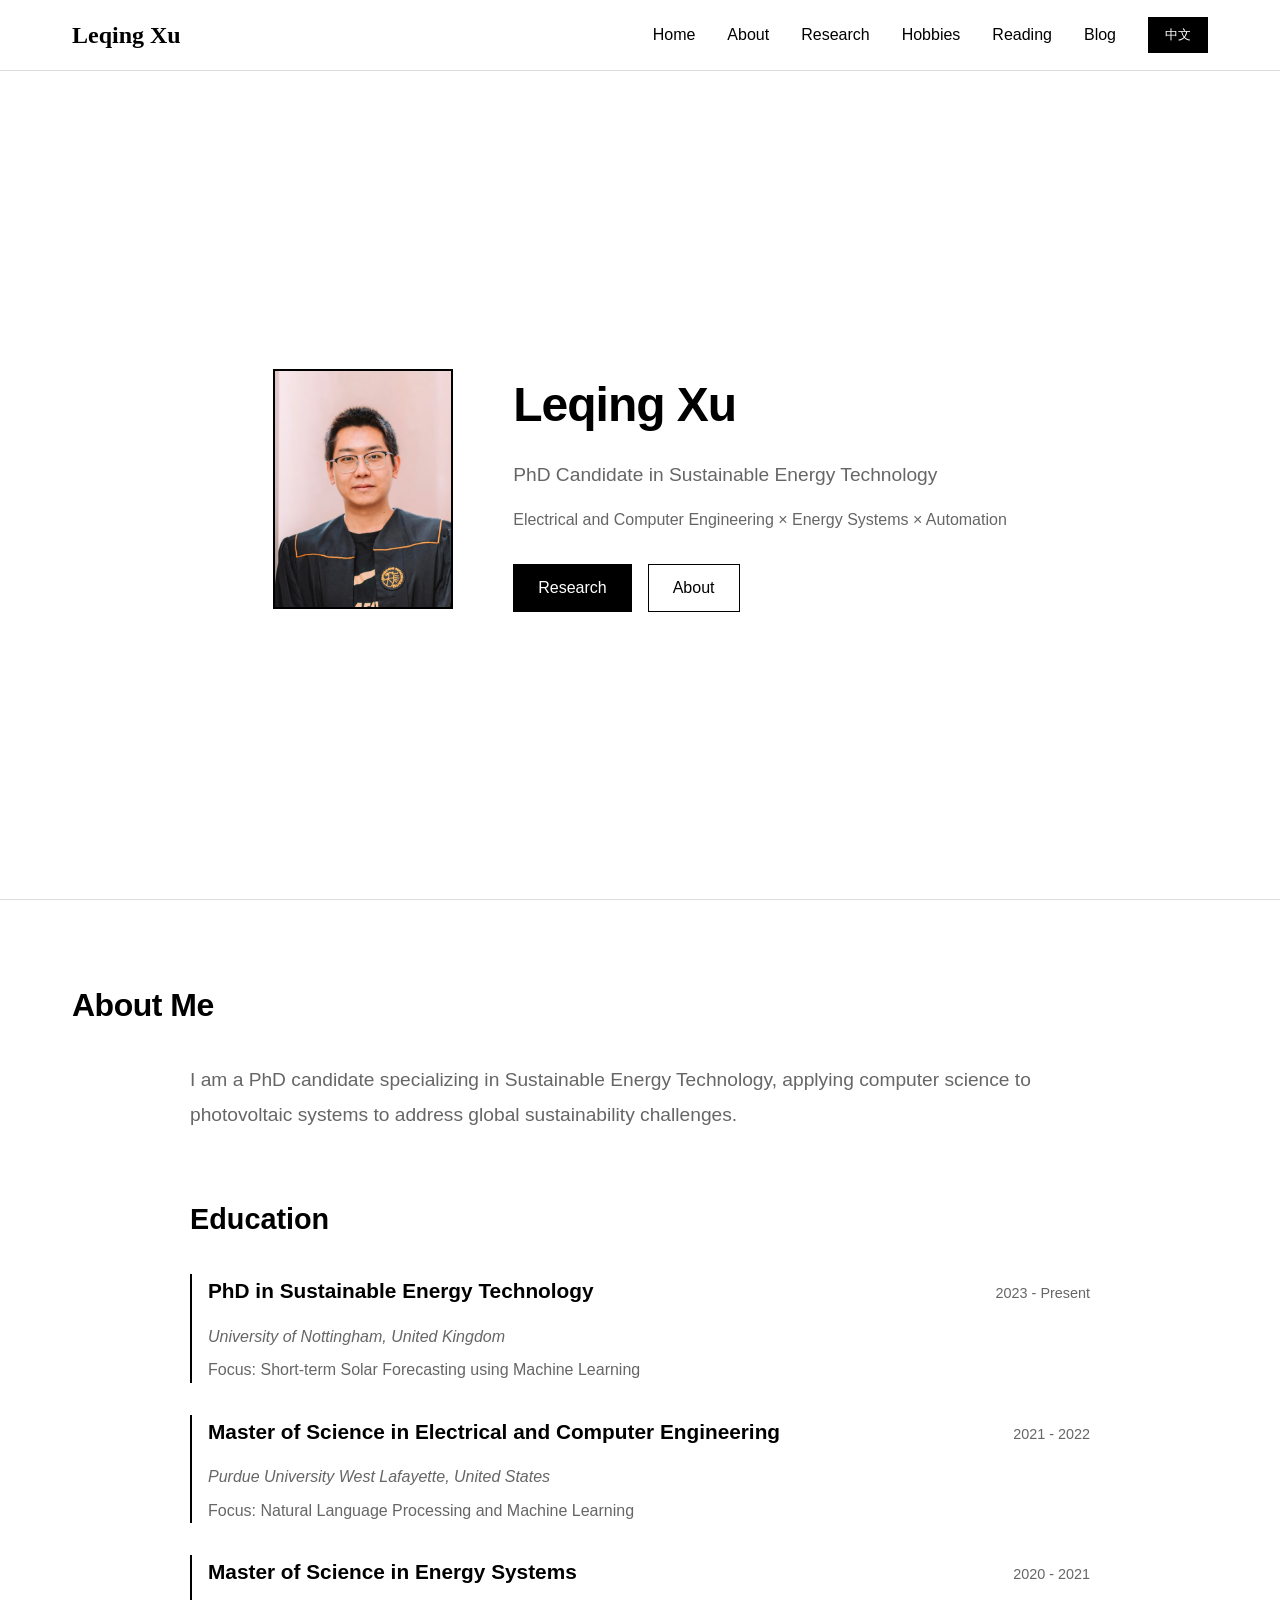
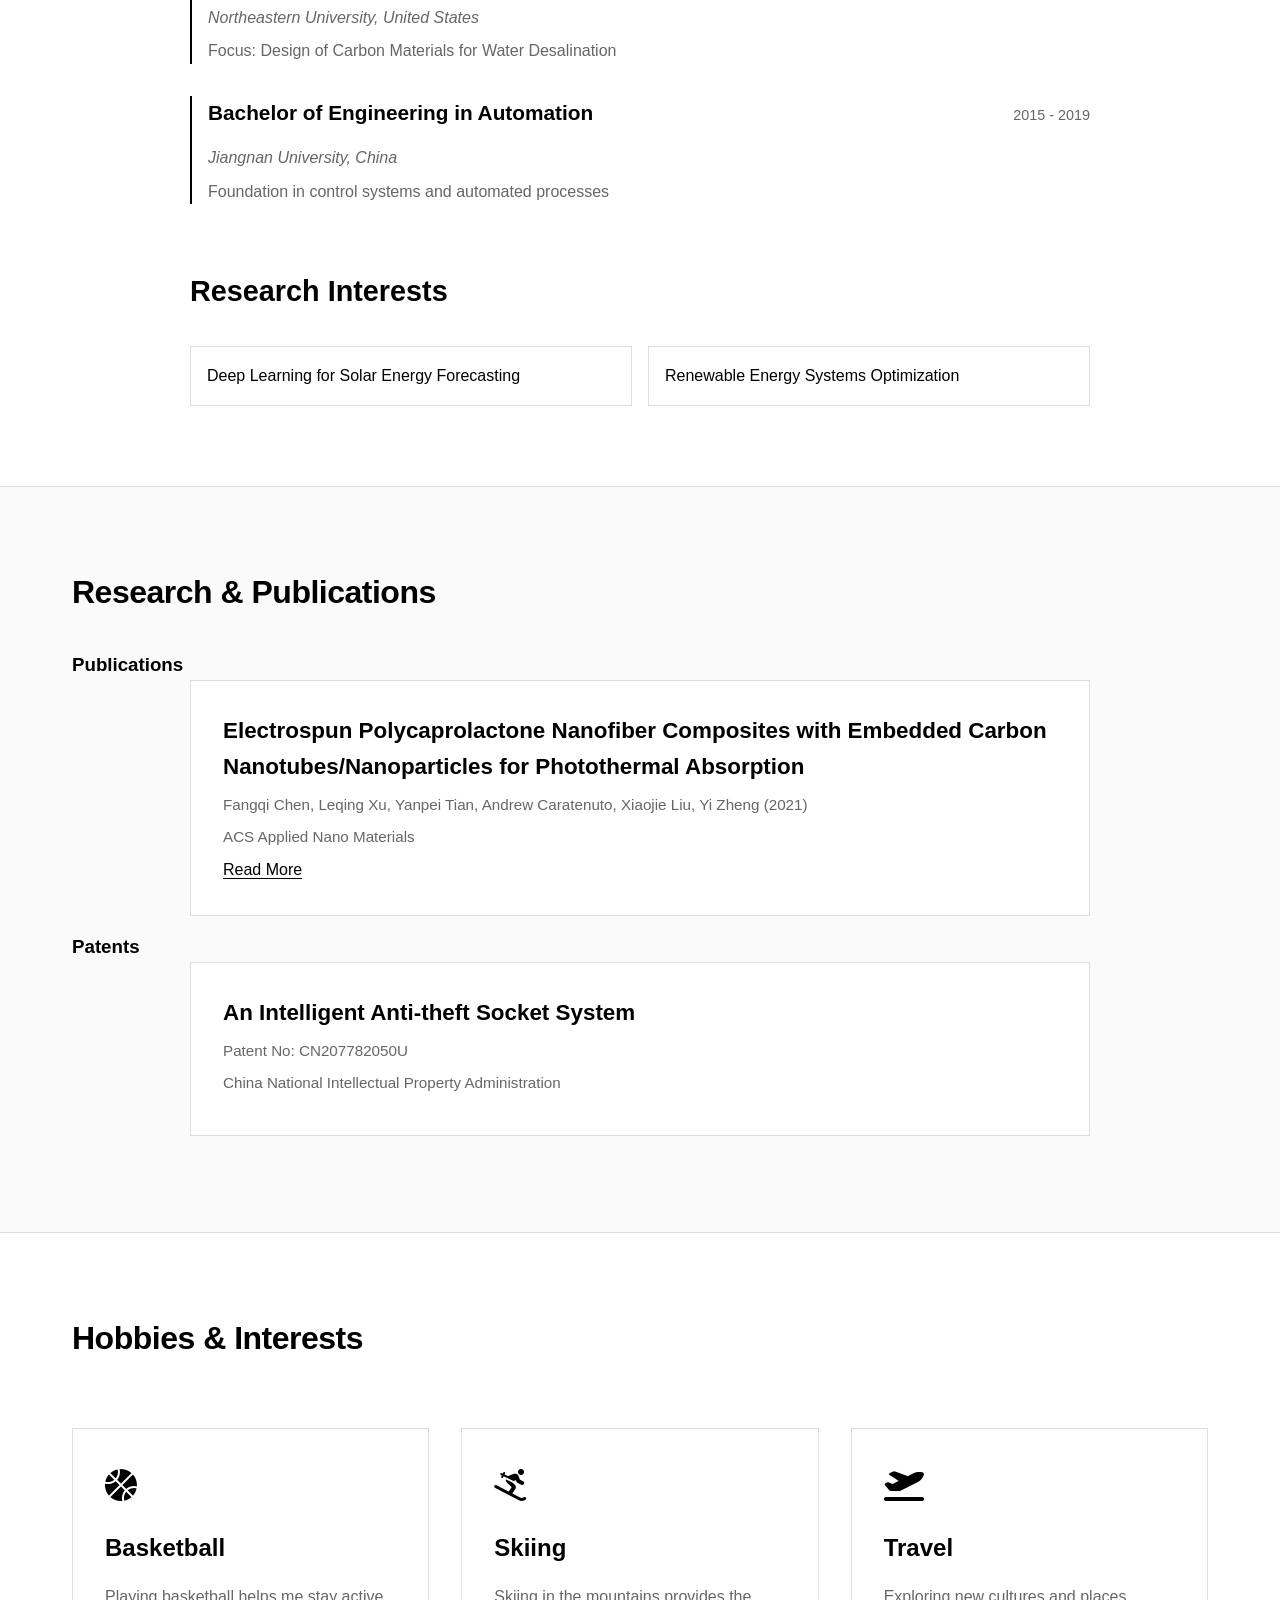
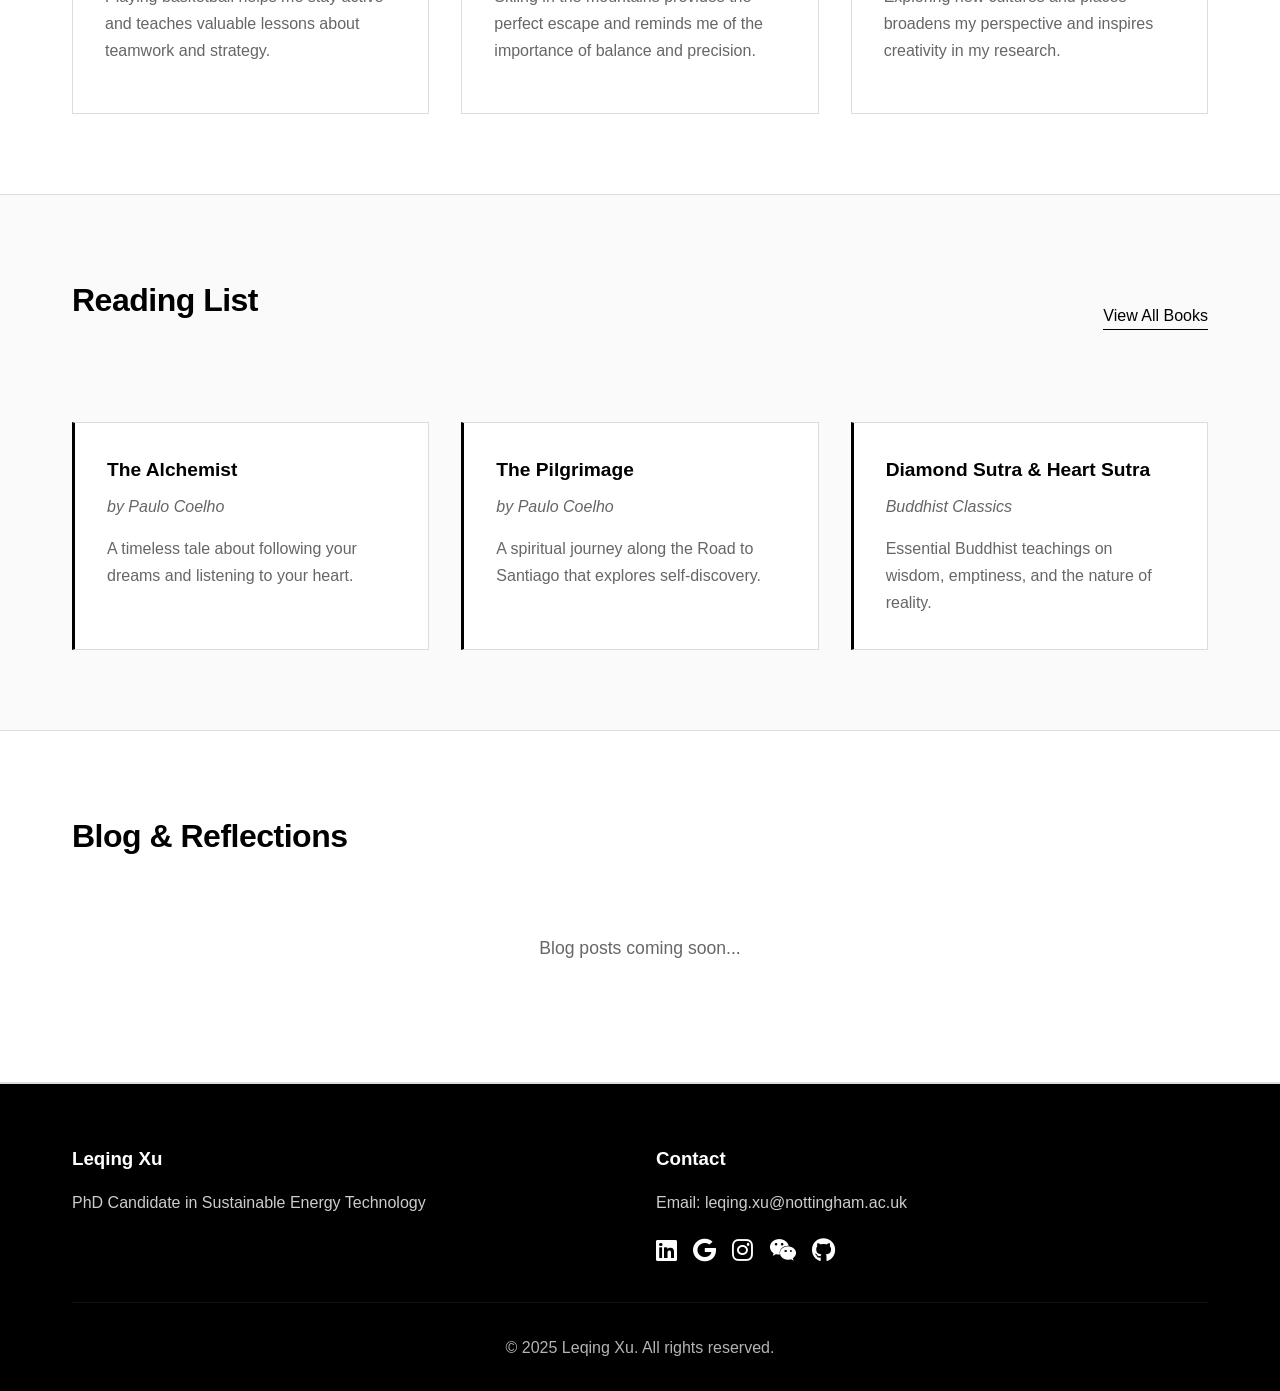
==== index.html @ 423c8287 "Initial commit: Personal academic website" ====
<!DOCTYPE html>
<html lang="en">
<head>
    <meta charset="UTF-8">
    <meta name="viewport" content="width=device-width, initial-scale=1.0">
    <title>Leqing Xu - PhD Candidate in Sustainable Energy Technology</title>
    <link rel="stylesheet" href="css/style.css">
    <link rel="stylesheet" href="https://cdnjs.cloudflare.com/ajax/libs/font-awesome/6.4.0/css/all.min.css">
</head>
<body>
    <!-- Navigation -->
    <nav class="navbar" id="navbar">
        <div class="container">
            <div class="nav-brand">
                <h2>Leqing Xu</h2>
            </div>
            <button class="nav-toggle" id="navToggle">
                <span></span>
                <span></span>
                <span></span>
            </button>
            <ul class="nav-menu" id="navMenu">
                <li><a href="#home" class="nav-link" data-en="Home" data-zh="首页">首页</a></li>
                <li><a href="#about" class="nav-link" data-en="About" data-zh="关于我">关于我</a></li>
                <li><a href="#research" class="nav-link" data-en="Research" data-zh="研究">研究</a></li>
                <li><a href="#hobbies" class="nav-link" data-en="Hobbies" data-zh="爱好">爱好</a></li>
                <li><a href="#reading" class="nav-link" data-en="Reading" data-zh="书目">书目</a></li>
                <li><a href="#blog" class="nav-link" data-en="Blog" data-zh="博客">博客</a></li>
                <li class="lang-switch">
                    <button id="langToggle" class="lang-btn">
                        <span class="lang-text">EN</span>
                    </button>
                </li>
            </ul>
        </div>
    </nav>

    <!-- Hero Section -->
    <section id="home" class="hero">
        <div class="container">
            <div class="hero-content">
                <div class="hero-left">
                    <div class="profile-photo">
                        <img src="images/profile.jpg" alt="Leqing Xu" id="profileImg">
                        <div class="photo-placeholder">
                            <i class="fas fa-user"></i>
                        </div>
                    </div>
                </div>
                <div class="hero-right">
                    <h1 class="hero-title" data-en="Leqing Xu" data-zh="徐乐青">Leqing Xu</h1>
                    <p class="hero-subtitle" data-en="PhD Candidate in Sustainable Energy Technology" data-zh="可持续能源技术博士研究生">PhD Candidate in Sustainable Energy Technology</p>
                    <p class="hero-description" data-en="Electrical and Computer Engineering × Energy Systems × Automation" data-zh="电气与计算机工程 × 能源系统 × 自动化">Electrical and Computer Engineering × Energy Systems × Automation</p>
                    <div class="hero-buttons">
                        <a href="#research" class="btn btn-primary" data-en="Research" data-zh="研究">Research</a>
                        <a href="#about" class="btn btn-secondary" data-en="About" data-zh="关于">About</a>
                    </div>
                </div>
            </div>
        </div>
    </section>

    <!-- About Section -->
    <section id="about" class="section about">
        <div class="container">
            <h2 class="section-title" data-en="About Me" data-zh="关于我">关于我</h2>
            <div class="about-content">
                <div class="about-text">
                    <p class="intro" data-en="I am a PhD candidate specializing in Sustainable Energy Technology, applying computer science to photovoltaic systems to address global sustainability challenges." data-zh="我是一名专注于可持续能源技术的博士研究生，致力于将计算机技术应用至光伏系统中，应对全球可持续发展挑战。">I am a PhD candidate specializing in Sustainable Energy Technology, applying computer science to photovoltaic systems to address global sustainability challenges.</p>
                    
                    <div class="education">
                        <h3 data-en="Education" data-zh="教育背景">Education</h3>
                        <div class="edu-item">
                            <div class="edu-header">
                                <h4 data-en="PhD in Sustainable Energy Technology" data-zh="可持续能源技术博士">PhD in Sustainable Energy Technology</h4>
                                <span class="edu-date" data-en="2023 - Present" data-zh="2023 - 至今">2023 - Present</span>
                            </div>
                            <p class="edu-school" data-en="University of Nottingham, United Kingdom" data-zh="诺丁汉大学，英国">University of Nottingham, United Kingdom</p>
                            <p class="edu-detail" data-en="Focus: Short-term Solar Forecasting using Machine Learning" data-zh="研究方向：基于机器学习的短期太阳能预测">Focus: Short-term Solar Forecasting using Machine Learning</p>
                        </div>
                        <div class="edu-item">
                            <div class="edu-header">
                                <h4 data-en="Master of Science in Electrical and Computer Engineering" data-zh="电气与计算机工程理学硕士">Master of Science in Electrical and Computer Engineering</h4>
                                <span class="edu-date" data-en="2021 - 2022" data-zh="2021 - 2022">2021 - 2022</span>
                            </div>
                            <p class="edu-school" data-en="Purdue University West Lafayette, United States" data-zh="普渡大学西拉法耶分校，美国">Purdue University West Lafayette, United States</p>
                            <p class="edu-detail" data-en="Focus: Natural Language Processing and Machine Learning" data-zh="研究方向：自然语言处理与机器学习">Focus: Natural Language Processing and Machine Learning</p>
                        </div>
                        <div class="edu-item">
                            <div class="edu-header">
                                <h4 data-en="Master of Science in Energy Systems" data-zh="能源系统理学硕士">Master of Science in Energy Systems</h4>
                                <span class="edu-date" data-en="2020 - 2021" data-zh="2020 - 2021">2020 - 2021</span>
                            </div>
                            <p class="edu-school" data-en="Northeastern University, United States" data-zh="东北大学，美国">Northeastern University, United States</p>
                            <p class="edu-detail" data-en="Focus: Design of Carbon Materials for Water Desalination" data-zh="研究方向：用于海水淡化的碳材料设计">Focus: Design of Carbon Materials for Water Desalination</p>
                        </div>
                        <div class="edu-item">
                            <div class="edu-header">
                                <h4 data-en="Bachelor of Engineering in Automation" data-zh="自动化工学学士">Bachelor of Engineering in Automation</h4>
                                <span class="edu-date" data-en="2015 - 2019" data-zh="2015 - 2019">2015 - 2019</span>
                            </div>
                            <p class="edu-school" data-en="Jiangnan University, China" data-zh="江南大学，中国">Jiangnan University, China</p>
                            <p class="edu-detail" data-en="Foundation in control systems and automated processes" data-zh="控制系统和自动化流程的基础">Foundation in control systems and automated processes</p>
                        </div>
                    </div>

                    <div class="research-interests">
                        <h3 data-en="Research Interests" data-zh="研究兴趣">Research Interests</h3>
                        <ul>
                            <li data-en="Deep Learning for Solar Energy Forecasting" data-zh="基于深度学习的太阳能预测">基于深度学习的太阳能预测</li>
                            <li data-en="Renewable Energy Systems Optimization" data-zh="可再生能源系统优化">可再生能源系统优化</li>
                        </ul>
                    </div>
                </div>
            </div>
        </div>
    </section>

    <!-- Research Section -->
    <section id="research" class="section research">
        <div class="container">
            <h2 class="section-title" data-en="Research & Publications" data-zh="研究与论文">Research & Publications</h2>
            
            <h3 class="subsection-title" data-en="Publications" data-zh="论文发表">Publications</h3>
            <div class="publications">
                <div class="pub-item">
                    <h3 class="pub-title" data-en="Electrospun Polycaprolactone Nanofiber Composites with Embedded Carbon Nanotubes/Nanoparticles for Photothermal Absorption" data-zh="含嵌入式碳纳米管/纳米颗粒的静电纺丝聚己内酯纳米纤维复合材料用于光热吸收">Electrospun Polycaprolactone Nanofiber Composites with Embedded Carbon Nanotubes/Nanoparticles for Photothermal Absorption</h3>
                    <p class="pub-authors" data-en="Fangqi Chen, Leqing Xu, Yanpei Tian, Andrew Caratenuto, Xiaojie Liu, Yi Zheng (2021)" data-zh="Fangqi Chen, Leqing Xu, Yanpei Tian, Andrew Caratenuto, Xiaojie Liu, Yi Zheng (2021)">Fangqi Chen, Leqing Xu, Yanpei Tian, Andrew Caratenuto, Xiaojie Liu, Yi Zheng (2021)</p>
                    <p class="pub-journal" data-en="ACS Applied Nano Materials" data-zh="ACS Applied Nano Materials">ACS Applied Nano Materials</p>
                    <a href="https://pubs.acs.org/doi/10.1021/acsanm.1c00623" target="_blank" class="pub-link" data-en="Read More" data-zh="阅读论文">Read More →</a>
                </div>
            </div>

            <h3 class="subsection-title" data-en="Patents" data-zh="专利">Patents</h3>
            <div class="publications">
                <div class="pub-item patent-item">
                    <h3 class="pub-title" data-en="An Intelligent Anti-theft Socket System" data-zh="一种智能防盗插座系统">An Intelligent Anti-theft Socket System</h3>
                    <p class="pub-authors" data-en="Patent No: CN207782050U" data-zh="专利号：CN207782050U">Patent No: CN207782050U</p>
                    <p class="pub-journal" data-en="China National Intellectual Property Administration" data-zh="国家知识产权局">China National Intellectual Property Administration</p>
                </div>
            </div>
        </div>
    </section>

    <!-- Hobbies Section -->
    <section id="hobbies" class="section hobbies">
        <div class="container">
            <h2 class="section-title" data-en="Hobbies & Interests" data-zh="爱好与兴趣">爱好与兴趣</h2>
            
            <div class="hobbies-grid">
                <div class="hobby-card">
                    <div class="hobby-icon">
                        <i class="fas fa-basketball-ball"></i>
                    </div>
                    <h3 data-en="Basketball" data-zh="篮球">Basketball</h3>
                    <p data-en="Playing basketball helps me stay active and teaches valuable lessons about teamwork and strategy." data-zh="打篮球帮助我保持活力，并教会我关于团队合作和策略的宝贵经验。">Playing basketball helps me stay active and teaches valuable lessons about teamwork and strategy.</p>
                    <!-- <a href="basketball.html" class="hobby-link" data-en="Learn More" data-zh="了解更多">Learn More →</a> -->
                </div>

                <div class="hobby-card">
                    <div class="hobby-icon">
                        <i class="fas fa-skiing"></i>
                    </div>
                    <h3 data-en="Skiing" data-zh="滑雪">Skiing</h3>
                    <p data-en="Skiing in the mountains provides the perfect escape and reminds me of the importance of balance and precision." data-zh="在山间滑雪是完美的放松方式，提醒我平衡和精准的重要性。">Skiing in the mountains provides the perfect escape and reminds me of the importance of balance and precision.</p>
                    <!-- <a href="skiing.html" class="hobby-link" data-en="Learn More" data-zh="了解更多">Learn More →</a> -->
                </div>

                <div class="hobby-card">
                    <div class="hobby-icon">
                        <i class="fas fa-plane-departure"></i>
                    </div>
                    <h3 data-en="Travel" data-zh="旅游">Travel</h3>
                    <p data-en="Exploring new cultures and places broadens my perspective and inspires creativity in my research." data-zh="探索新的文化和地方拓宽了我的视野，激发了我在研究中的创造力。">Exploring new cultures and places broadens my perspective and inspires creativity in my research.</p>
                    <!-- <a href="travel.html" class="hobby-link" data-en="Learn More" data-zh="了解更多">Learn More →</a> -->
                </div>
            </div>
        </div>
    </section>

    <!-- Reading Section -->
    <section id="reading" class="section reading">
        <div class="container">
            <div class="section-header">
                <h2 class="section-title" data-en="Reading List" data-zh="推荐书目">Reading List</h2>
                <a href="books.html" class="view-all-link" data-en="View All Books" data-zh="查看全部书目">View All Books →</a>
            </div>
            
            <div class="books-grid">
                <div class="book-card">
                    <h3 class="book-title" data-en="The Alchemist" data-zh="《牧羊少年奇幻之旅》">The Alchemist</h3>
                    <p class="book-author" data-en="by Paulo Coelho" data-zh="作者：保罗·柯埃略">by Paulo Coelho</p>
                    <p class="book-description" data-en="A timeless tale about following your dreams and listening to your heart." data-zh="关于追随梦想和倾听内心的永恒故事。">A timeless tale about following your dreams and listening to your heart.</p>
                </div>

                <div class="book-card">
                    <h3 class="book-title" data-en="The Pilgrimage" data-zh="《朝圣》">The Pilgrimage</h3>
                    <p class="book-author" data-en="by Paulo Coelho" data-zh="作者：保罗·柯埃略">by Paulo Coelho</p>
                    <p class="book-description" data-en="A spiritual journey along the Road to Santiago that explores self-discovery." data-zh="沿着圣地亚哥之路的精神之旅，探索自我发现。">A spiritual journey along the Road to Santiago that explores self-discovery.</p>
                </div>

                <div class="book-card">
                    <h3 class="book-title" data-en="Diamond Sutra & Heart Sutra" data-zh="《佛教十三经：金刚经心经》">Diamond Sutra & Heart Sutra</h3>
                    <p class="book-author" data-en="Buddhist Classics" data-zh="佛教经典">佛教经典</p>
                    <p class="book-description" data-en="Essential Buddhist teachings on wisdom, emptiness, and the nature of reality." data-zh="关于智慧、空性和实相的核心佛教教论。">Essential Buddhist teachings on wisdom, emptiness, and the nature of reality.</p>
                </div>
            </div>
        </div>
    </section>

    <!-- Blog Section -->
    <section id="blog" class="section blog">
        <div class="container">
            <h2 class="section-title" data-en="Blog & Reflections" data-zh="博客与感想">Blog & Reflections</h2>
            <p style="text-align: center; color: #666; font-size: 1.1rem; padding: 40px 20px;" data-en="Blog posts coming soon..." data-zh="博客文章即将发布...">Blog posts coming soon...</p>
            
            <!-- 
            <div class="blog-posts">
                <article class="blog-post">
                    <div class="post-date" data-en="November 2025" data-zh="2025年11月">2025年11月</div>
                    <h3 class="post-title" data-en="The Future of Renewable Energy Integration" data-zh="可再生能源整合的未来">可再生能源整合的未来</h3>
                    <p class="post-excerpt" data-en="Exploring how artificial intelligence and machine learning can optimize the integration of renewable energy sources into existing power grids..." data-zh="探索人工智能和机器学习如何优化可再生能源整合到现有电网中...">探索人工智能和机器学习如何优化可再生能源整合到现有电网中...</p>
                    <a href="#" class="post-link" data-en="Read More" data-zh="阅读全文">阅读全文</a>
                </article>

                <article class="blog-post">
                    <div class="post-date" data-en="October 2025" data-zh="2025年10月">2025年10月</div>
                    <h3 class="post-title" data-en="Reflections on Interdisciplinary Research" data-zh="跨学科研究的思考">跨学科研究的思考</h3>
                    <p class="post-excerpt" data-en="My journey from automation to computer science and energy systems has taught me the value of bringing diverse perspectives to complex problems..." data-zh="我从自动化到计算机科学和能源系统的旅程教会了我，将不同视角带到复杂问题中的价值...">我从自动化到计算机科学和能源系统的旅程教会了我，将不同视角带到复杂问题中的价值...</p>
                    <a href="#" class="post-link" data-en="Read More" data-zh="阅读全文">阅读全文</a>
                </article>

                <article class="blog-post">
                    <div class="post-date" data-en="September 2025" data-zh="2025年9月">2025年9月</div>
                    <h3 class="post-title" data-en="Balancing Research and Life" data-zh="平衡研究与生活">平衡研究与生活</h3>
                    <p class="post-excerpt" data-en="How basketball, skiing, and travel help me maintain creativity and perspective in my PhD journey..." data-zh="篮球、滑雪和旅游如何帮助我在博士研究中保持创造力和视野...">篮球、滑雪和旅游如何帮助我在博士研究中保持创造力和视野...</p>
                    <a href="#" class="post-link" data-en="Read More" data-zh="阅读全文">阅读全文</a>
                </article>
            </div>
            -->
        </div>
    </section>

    <!-- WeChat QR Code Modal -->
    <div id="wechatModal" class="modal">
        <div class="modal-content">
            <span class="modal-close" onclick="closeWeChatQR()">&times;</span>
            <h3 data-en="Scan to Add WeChat" data-zh="扫码添加微信">扫码添加微信</h3>
            <div class="qr-code-container">
                <img src="images/wechat-qr.jpg" alt="WeChat QR Code" id="wechatQRImg">
                <div class="qr-placeholder">
                    <i class="fab fa-weixin"></i>
                    <p data-en="WeChat QR Code" data-zh="微信二维码">微信二维码</p>
                    <p class="qr-note" data-en="Please add wechat-qr.jpg to images folder" data-zh="请将 wechat-qr.jpg 添加到 images 文件夹">请将 wechat-qr.jpg 添加到 images 文件夹</p>
                </div>
            </div>
            <p class="wechat-id" data-en="WeChat ID: your_wechat_id" data-zh="微信号：your_wechat_id">微信号：your_wechat_id</p>
        </div>
    </div>

    <!-- Footer -->
    <footer class="footer">
        <div class="container">
            <div class="footer-content">
                <div class="footer-section">
                    <h3>Leqing Xu</h3>
                    <p data-en="PhD Candidate in Sustainable Energy Technology" data-zh="可持续能源技术博士研究生">可持续能源技术博士研究生</p>
                </div>
                <div class="footer-section">
                    <h3 data-en="Contact" data-zh="联系方式">Contact</h3>
                    <p>Email: leqing.xu@nottingham.ac.uk</p>
                    <div class="social-links">
                        <a href="https://www.linkedin.com/in/leqingxu/" target="_blank" title="LinkedIn">
                            <i class="fab fa-linkedin"></i>
                        </a>
                        <a href="https://scholar.google.com/citations?view_op=search_authors&mauthors=leqing+xu&hl=zh-CN&oi=ao" target="_blank" title="Google Scholar">
                            <i class="fab fa-google"></i>
                        </a>
                        <a href="https://www.instagram.com/xuleqing1?igsh=MWtwenh0cXlmbTU5Zg==" target="_blank" title="Instagram">
                            <i class="fab fa-instagram"></i>
                        </a>
                        <a href="javascript:void(0)" class="wechat-link" onclick="openWeChatQR()" title="WeChat">
                            <i class="fab fa-weixin"></i>
                        </a>
                        <a href="https://github.com/LeqingXu1997" target="_blank" title="GitHub">
                            <i class="fab fa-github"></i>
                        </a>
                    </div>
                </div>
            </div>
            <div class="footer-bottom">
                <p>&copy; 2025 Leqing Xu. <span data-en="All rights reserved." data-zh="版权所有。">版权所有。</span></p>
            </div>
        </div>
    </footer>

    <script src="js/script.js"></script>
</body>
</html>
---- css/style.css ----
/* Reset and Base Styles */
* {
    margin: 0;
    padding: 0;
    box-sizing: border-box;
}

:root {
    /* Color Palette - Minimal Programmer Style */
    --primary-color: #000000;
    --secondary-color: #333333;
    --accent-color: #666666;
    --dark-bg: #000000;
    --darker-bg: #000000;
    --light-bg: #ffffff;
    --text-dark: #000000;
    --text-light: #666666;
    --text-white: #ffffff;
    --border-color: #dddddd;
    
    /* Typography */
    --font-primary: -apple-system, BlinkMacSystemFont, 'Segoe UI', Roboto, Oxygen, Ubuntu, Cantarell, sans-serif;
    --font-heading: 'Georgia', serif;
    
    /* Spacing */
    --spacing-xs: 0.5rem;
    --spacing-sm: 1rem;
    --spacing-md: 2rem;
    --spacing-lg: 4rem;
    --spacing-xl: 6rem;
    
    /* Transitions */
    --transition-fast: 0.2s ease;
    --transition-normal: 0.3s ease;
    --transition-slow: 0.5s ease;
}

html {
    scroll-behavior: smooth;
}

body {
    font-family: var(--font-primary);
    line-height: 1.6;
    color: var(--text-dark);
    overflow-x: hidden;
}

.container {
    max-width: 1200px;
    margin: 0 auto;
    padding: 0 var(--spacing-md);
}

/* Navigation */
.navbar {
    position: fixed;
    top: 0;
    width: 100%;
    background: #ffffff;
    border-bottom: 1px solid var(--border-color);
    z-index: 1000;
}

.navbar .container {
    display: flex;
    justify-content: space-between;
    align-items: center;
    padding: var(--spacing-sm) var(--spacing-md);
}

.nav-brand h2 {
    font-family: var(--font-heading);
    color: var(--primary-color);
    font-size: 1.5rem;
}

.nav-menu {
    display: flex;
    list-style: none;
    align-items: center;
    gap: var(--spacing-md);
}

.nav-link {
    text-decoration: none;
    color: var(--text-dark);
    font-weight: 500;
    transition: var(--transition-fast);
    position: relative;
}

.nav-link:hover {
    color: var(--primary-color);
    text-decoration: underline;
}

.nav-toggle {
    display: none;
    flex-direction: column;
    gap: 4px;
    background: none;
    border: none;
    cursor: pointer;
}

.nav-toggle span {
    width: 25px;
    height: 3px;
    background: var(--text-dark);
    transition: var(--transition-fast);
}

.lang-btn {
    background: var(--primary-color);
    color: var(--text-white);
    border: 1px solid var(--primary-color);
    padding: var(--spacing-xs) var(--spacing-sm);
    cursor: pointer;
    font-weight: 500;
}

.lang-btn:hover {
    background: var(--text-white);
    color: var(--primary-color);
}

/* Hero Section */
.hero {
    min-height: 100vh;
    display: flex;
    align-items: center;
    justify-content: center;
    background: var(--light-bg);
    color: var(--text-dark);
    text-align: left;
    position: relative;
    padding-top: 80px;
    border-bottom: 1px solid var(--border-color);
}

.hero-content {
    display: flex;
    align-items: center;
    gap: 60px;
    max-width: 900px;
    padding: var(--spacing-md);
}

.hero-left {
    flex-shrink: 0;
}

.hero-right {
    flex: 1;
}

.profile-photo {
    width: 180px;
    height: 240px;
    position: relative;
    border: 2px solid var(--primary-color);
}

.profile-photo img {
    width: 100%;
    height: 100%;
    object-fit: cover;
    display: none;
}

.profile-photo img.loaded {
    display: block;
}

.photo-placeholder {
    width: 100%;
    height: 100%;
    display: flex;
    align-items: center;
    justify-content: center;
    background: #f5f5f5;
    color: var(--text-light);
    font-size: 4rem;
}

.profile-photo img.loaded + .photo-placeholder {
    display: none;
}

.hero-title {
    font-size: 3rem;
    font-family: var(--font-primary);
    margin-bottom: var(--spacing-sm);
    font-weight: 700;
    letter-spacing: -1px;
}

.hero-subtitle {
    font-size: 1.2rem;
    margin-bottom: var(--spacing-sm);
    color: var(--text-light);
    font-weight: 400;
}

.hero-description {
    font-size: 1rem;
    margin-bottom: var(--spacing-md);
    color: var(--text-light);
    line-height: 1.6;
}

.hero-buttons {
    display: flex;
    gap: var(--spacing-sm);
}

.btn {
    padding: 10px 24px;
    text-decoration: none;
    font-weight: 500;
    display: inline-block;
    border: 1px solid var(--primary-color);
}

.btn-primary {
    background: var(--primary-color);
    color: var(--text-white);
}

.btn-primary:hover {
    background: var(--text-white);
    color: var(--primary-color);
}

.btn-secondary {
    background: transparent;
    color: var(--primary-color);
    border: 1px solid var(--primary-color);
}

.btn-secondary:hover {
    background: var(--primary-color);
    color: var(--text-white);
}

.scroll-indicator {
    display: none;
}

/* Section Styles */
.section {
    padding: 80px 0;
    border-bottom: 1px solid var(--border-color);
}

.section:nth-child(even) {
    background: #fafafa;
}

.section-title {
    font-size: 2rem;
    font-family: var(--font-primary);
    text-align: left;
    margin-bottom: var(--spacing-md);
    color: var(--text-dark);
    font-weight: 700;
    letter-spacing: -0.5px;
}

.section-subtitle {
    text-align: left;
    color: var(--text-light);
    font-size: 1rem;
    margin-bottom: var(--spacing-md);
}

.section-header {
    display: flex;
    justify-content: space-between;
    align-items: center;
    margin-bottom: var(--spacing-md);
    flex-wrap: wrap;
    gap: var(--spacing-sm);
}

.view-all-link {
    color: var(--primary-color);
    text-decoration: none;
    font-weight: 500;
    border-bottom: 1px solid var(--primary-color);
    white-space: nowrap;
}

.view-all-link:hover {
    border-bottom: 2px solid var(--primary-color);
}

/* About Section */
.about-content {
    max-width: 900px;
    margin: 0 auto;
}

.about-text .intro {
    font-size: 1.2rem;
    line-height: 1.8;
    margin-bottom: var(--spacing-md);
    color: var(--text-light);
}

.education, .research-interests {
    margin-top: var(--spacing-lg);
}

.education h3, .research-interests h3 {
    font-size: 1.8rem;
    margin-bottom: var(--spacing-md);
    color: var(--primary-color);
}

.edu-item {
    margin-bottom: var(--spacing-md);
    padding-left: var(--spacing-sm);
    border-left: 2px solid var(--primary-color);
}

.edu-header {
    display: flex;
    justify-content: space-between;
    align-items: baseline;
    flex-wrap: wrap;
    gap: var(--spacing-xs);
    margin-bottom: var(--spacing-xs);
}

.edu-date {
    color: var(--text-light);
    font-size: 0.9rem;
    font-weight: 500;
    white-space: nowrap;
}

.edu-school {
    color: var(--text-light);
    font-style: italic;
    margin-bottom: var(--spacing-xs);
}

.edu-item h4 {
    font-size: 1.3rem;
    margin-bottom: var(--spacing-xs);
    color: var(--text-dark);
}

.edu-detail {
    color: var(--text-light);
}

.research-interests ul {
    list-style: none;
    display: grid;
    grid-template-columns: repeat(auto-fit, minmax(250px, 1fr));
    gap: var(--spacing-sm);
}

.research-interests li {
    padding: var(--spacing-sm);
    background: var(--text-white);
    border: 1px solid var(--border-color);
}

.research-interests li:hover {
    background: #fafafa;
}

/* Research Section */
.publications {
    display: grid;
    gap: var(--spacing-md);
    max-width: 900px;
    margin: 0 auto;
}

.pub-item {
    background: var(--text-white);
    padding: var(--spacing-md);
    border: 1px solid var(--border-color);
    margin-bottom: var(--spacing-sm);
}

.pub-item:hover {
    background: #fafafa;
}

.pub-title {
    font-size: 1.4rem;
    color: var(--primary-color);
    margin-bottom: var(--spacing-xs);
}

.pub-authors, .pub-journal {
    color: var(--text-light);
    font-size: 0.95rem;
    margin-bottom: var(--spacing-xs);
}

.pub-abstract {
    margin: var(--spacing-sm) 0;
    line-height: 1.7;
}

.pub-link {
    color: var(--primary-color);
    text-decoration: none;
    font-weight: 500;
    border-bottom: 1px solid var(--primary-color);
}

.pub-link:hover {
    border-bottom: 2px solid var(--primary-color);
}

/* Hobbies Section */
.hobbies-grid {
    display: grid;
    grid-template-columns: repeat(auto-fit, minmax(280px, 1fr));
    gap: var(--spacing-md);
    margin-top: var(--spacing-lg);
}

.hobby-card {
    background: var(--text-white);
    padding: var(--spacing-md);
    text-align: left;
    border: 1px solid var(--border-color);
}

.hobby-card:hover {
    background: #fafafa;
}

.hobby-icon {
    font-size: 2rem;
    color: var(--primary-color);
    margin-bottom: var(--spacing-sm);
}

.hobby-card h3 {
    font-size: 1.5rem;
    margin-bottom: var(--spacing-sm);
    color: var(--text-dark);
}

.hobby-card p {
    color: var(--text-light);
    line-height: 1.7;
    margin-bottom: var(--spacing-sm);
}

.hobby-link {
    display: inline-block;
    color: var(--primary-color);
    text-decoration: none;
    font-weight: 500;
    border-bottom: 1px solid var(--primary-color);
}

.hobby-link:hover {
    border-bottom: 2px solid var(--primary-color);
}

/* Reading Section */
.books-grid {
    display: grid;
    grid-template-columns: repeat(auto-fit, minmax(280px, 1fr));
    gap: var(--spacing-md);
    margin-top: var(--spacing-lg);
}

.book-card {
    background: var(--text-white);
    padding: var(--spacing-md);
    border-left: 3px solid var(--primary-color);
    border-top: 1px solid var(--border-color);
    border-right: 1px solid var(--border-color);
    border-bottom: 1px solid var(--border-color);
}

.book-card:hover {
    background: #fafafa;
}

.book-title {
    font-size: 1.2rem;
    color: var(--text-dark);
    margin-bottom: var(--spacing-xs);
}

.book-author {
    color: var(--text-light);
    font-style: italic;
    margin-bottom: var(--spacing-sm);
}

.book-description {
    color: var(--text-light);
    line-height: 1.7;
}

/* Blog Section */
.blog-posts {
    display: grid;
    gap: var(--spacing-md);
    max-width: 900px;
    margin: 0 auto;
}

.blog-post {
    background: var(--text-white);
    padding: var(--spacing-md);
    border: 1px solid var(--border-color);
    margin-bottom: var(--spacing-sm);
}

.blog-post:hover {
    background: #fafafa;
}

.post-date {
    color: var(--text-light);
    font-weight: 400;
    font-size: 0.85rem;
    margin-bottom: var(--spacing-xs);
    text-transform: uppercase;
    letter-spacing: 0.5px;
}

.post-title {
    font-size: 1.5rem;
    color: var(--text-dark);
    margin-bottom: var(--spacing-sm);
}

.post-excerpt {
    color: var(--text-light);
    line-height: 1.7;
    margin-bottom: var(--spacing-sm);
}

.post-link {
    color: var(--primary-color);
    text-decoration: none;
    font-weight: 500;
    border-bottom: 1px solid var(--primary-color);
}

.post-link:hover {
    border-bottom: 2px solid var(--primary-color);
}

/* Footer */
.footer {
    background: var(--dark-bg);
    color: var(--text-white);
    padding: 60px 0 30px;
    border-top: 1px solid var(--border-color);
}

.footer-content {
    display: grid;
    grid-template-columns: repeat(auto-fit, minmax(250px, 1fr));
    gap: var(--spacing-md);
    margin-bottom: var(--spacing-md);
}

.footer-section h3 {
    margin-bottom: var(--spacing-sm);
    color: var(--text-white);
    font-weight: 600;
}

.footer-section p {
    opacity: 0.8;
    margin-bottom: var(--spacing-xs);
}

.social-links {
    display: flex;
    gap: var(--spacing-sm);
    margin-top: var(--spacing-sm);
}

.social-links a {
    color: var(--text-white);
    font-size: 1.5rem;
    transition: var(--transition-fast);
}

.social-links a:hover {
    color: var(--text-light);
}

.wechat-link {
    cursor: pointer;
}

.footer-bottom {
    text-align: center;
    padding-top: var(--spacing-md);
    border-top: 1px solid rgba(255, 255, 255, 0.1);
    opacity: 0.7;
}

/* Animations - Minimal */
/* No fancy animations for programmer style */

/* Responsive Design */
@media (max-width: 768px) {
    .hero-content {
        flex-direction: column;
        gap: 30px;
        text-align: center;
    }
    
    .hero-right {
        text-align: center;
    }
    
    .hero-buttons {
        justify-content: center;
    }
    
    .profile-photo {
        width: 135px;
        height: 180px;
    }
    
    .section-header {
        flex-direction: column;
        align-items: flex-start;
    }
    
    .nav-toggle {
        display: flex;
    }
    
    .nav-menu {
        position: fixed;
        top: 70px;
        left: -100%;
        width: 100%;
        height: calc(100vh - 70px);
        background: rgba(255, 255, 255, 0.98);
        flex-direction: column;
        align-items: center;
        justify-content: flex-start;
        padding-top: var(--spacing-lg);
        transition: var(--transition-normal);
    }
    
    .nav-menu.active {
        left: 0;
    }
    
    .hero-title {
        font-size: 2.5rem;
    }
    
    .hero-subtitle {
        font-size: 1.2rem;
    }
    
    .hero-buttons {
        flex-direction: column;
    }
    
    .section-title {
        font-size: 2rem;
    }
    
    .hobbies-grid,
    .books-grid {
        grid-template-columns: 1fr;
    }
}

@media (max-width: 480px) {
    .hero-title {
        font-size: 2rem;
    }
    
    .profile-photo {
        width: 108px;
        height: 144px;
    }
    
    .edu-header {
        flex-direction: column;
        align-items: flex-start;
    }
    
    .container {
        padding: 0 var(--spacing-sm);
    }
}

/* Detail Pages Styles */
.detail-page {
    min-height: 80vh;
}

.detail-header {
    margin-bottom: var(--spacing-lg);
}

.back-link {
    display: inline-block;
    color: var(--text-light);
    text-decoration: none;
    margin-bottom: var(--spacing-sm);
    font-size: 0.9rem;
}

.back-link:hover {
    color: var(--primary-color);
    text-decoration: underline;
}

.detail-title {
    font-size: 2.5rem;
    font-weight: 700;
    margin-bottom: var(--spacing-xs);
    letter-spacing: -1px;
}

.detail-subtitle {
    color: var(--text-light);
    font-size: 1.1rem;
    margin-top: var(--spacing-sm);
}

.detail-content {
    max-width: 800px;
}

.detail-section {
    margin-bottom: var(--spacing-lg);
}

.detail-section h2 {
    font-size: 1.5rem;
    margin-bottom: var(--spacing-sm);
    font-weight: 600;
}

.detail-section p {
    line-height: 1.8;
    color: var(--text-light);
    margin-bottom: var(--spacing-sm);
}

.detail-list {
    list-style: none;
    padding-left: 0;
}

.detail-list li {
    padding: var(--spacing-sm);
    margin-bottom: var(--spacing-xs);
    border-left: 2px solid var(--primary-color);
    padding-left: var(--spacing-sm);
    line-height: 1.7;
}

/* Books Page Styles */
.book-category {
    margin-bottom: var(--spacing-xl);
}

.category-title {
    font-size: 1.8rem;
    font-weight: 700;
    margin-bottom: var(--spacing-md);
    padding-bottom: var(--spacing-xs);
    border-bottom: 2px solid var(--primary-color);
}

.book-item {
    padding: var(--spacing-md);
    margin-bottom: var(--spacing-md);
    border: 1px solid var(--border-color);
    border-left: 3px solid var(--primary-color);
}

.book-item:hover {
    background: #fafafa;
}

.book-item .book-title {
    font-size: 1.2rem;
    font-weight: 600;
    margin-bottom: var(--spacing-xs);
}

.book-item .book-author {
    color: var(--text-light);
    font-style: italic;
    margin-bottom: var(--spacing-sm);
    font-size: 0.95rem;
}

.book-item .book-description {
    line-height: 1.7;
    color: var(--text-light);
}

/* WeChat QR Code Modal */
.modal {
    display: none;
    position: fixed;
    z-index: 2000;
    left: 0;
    top: 0;
    width: 100%;
    height: 100%;
    background-color: rgba(0, 0, 0, 0.7);
}

.modal.active {
    display: flex;
    align-items: center;
    justify-content: center;
}

.modal-content {
    background-color: var(--text-white);
    padding: var(--spacing-lg);
    border: 2px solid var(--primary-color);
    max-width: 400px;
    width: 90%;
    position: relative;
    text-align: center;
}

.modal-close {
    position: absolute;
    right: 15px;
    top: 10px;
    font-size: 2rem;
    font-weight: bold;
    color: var(--text-light);
    cursor: pointer;
    line-height: 1;
}

.modal-close:hover {
    color: var(--primary-color);
}

.modal-content h3 {
    margin-bottom: var(--spacing-md);
    font-size: 1.5rem;
    font-weight: 600;
}

.qr-code-container {
    position: relative;
    width: 250px;
    height: 250px;
    margin: 0 auto var(--spacing-md);
    border: 1px solid var(--border-color);
    display: flex;
    align-items: center;
    justify-content: center;
    background: #fafafa;
}

.qr-code-container img {
    width: 100%;
    height: 100%;
    object-fit: contain;
    display: none;
}

.qr-code-container img.loaded {
    display: block;
}

.qr-placeholder {
    display: flex;
    flex-direction: column;
    align-items: center;
    justify-content: center;
    color: var(--text-light);
}

.qr-code-container img.loaded + .qr-placeholder {
    display: none;
}

.qr-placeholder i {
    font-size: 4rem;
    margin-bottom: var(--spacing-sm);
}

.qr-placeholder p {
    margin: 5px 0;
    font-size: 0.9rem;
}

.qr-note {
    font-size: 0.75rem !important;
    color: var(--text-light);
}

.wechat-id {
    color: var(--text-light);
    font-weight: 500;
    margin-top: var(--spacing-sm);
}
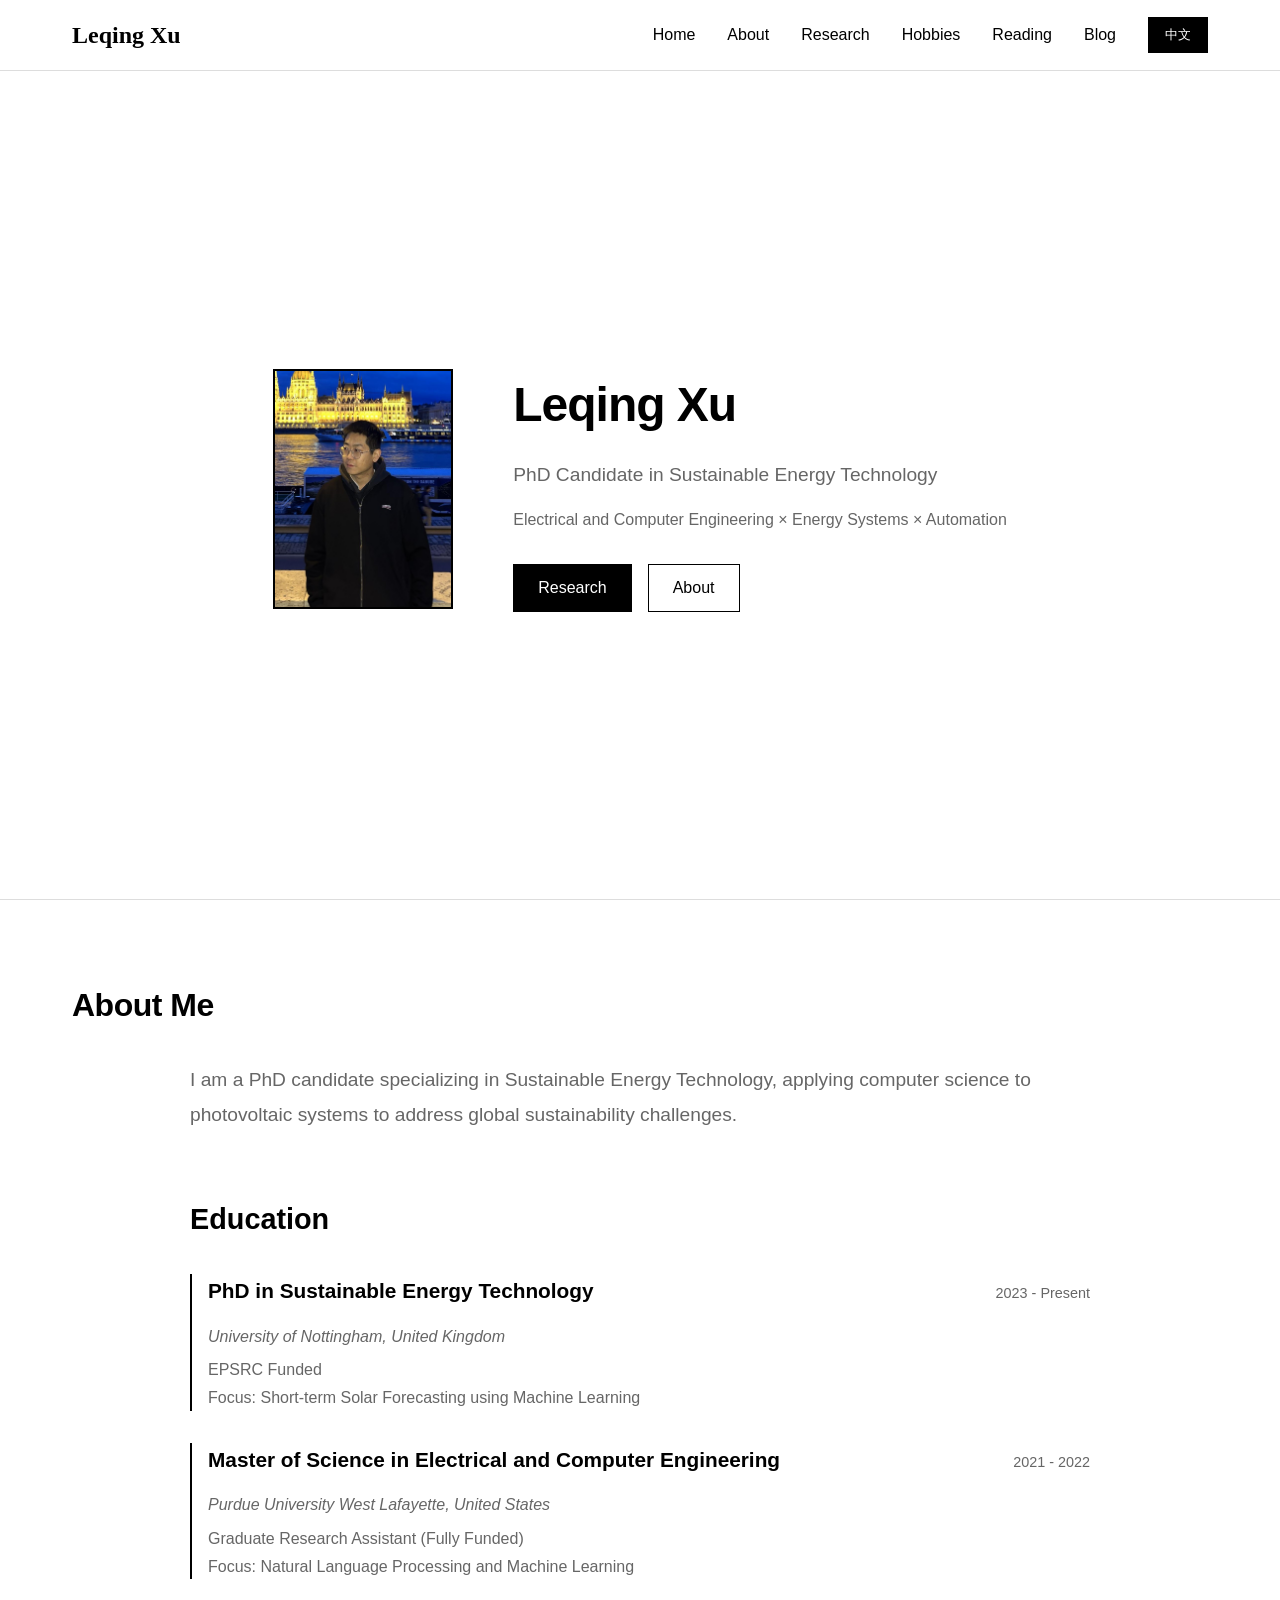
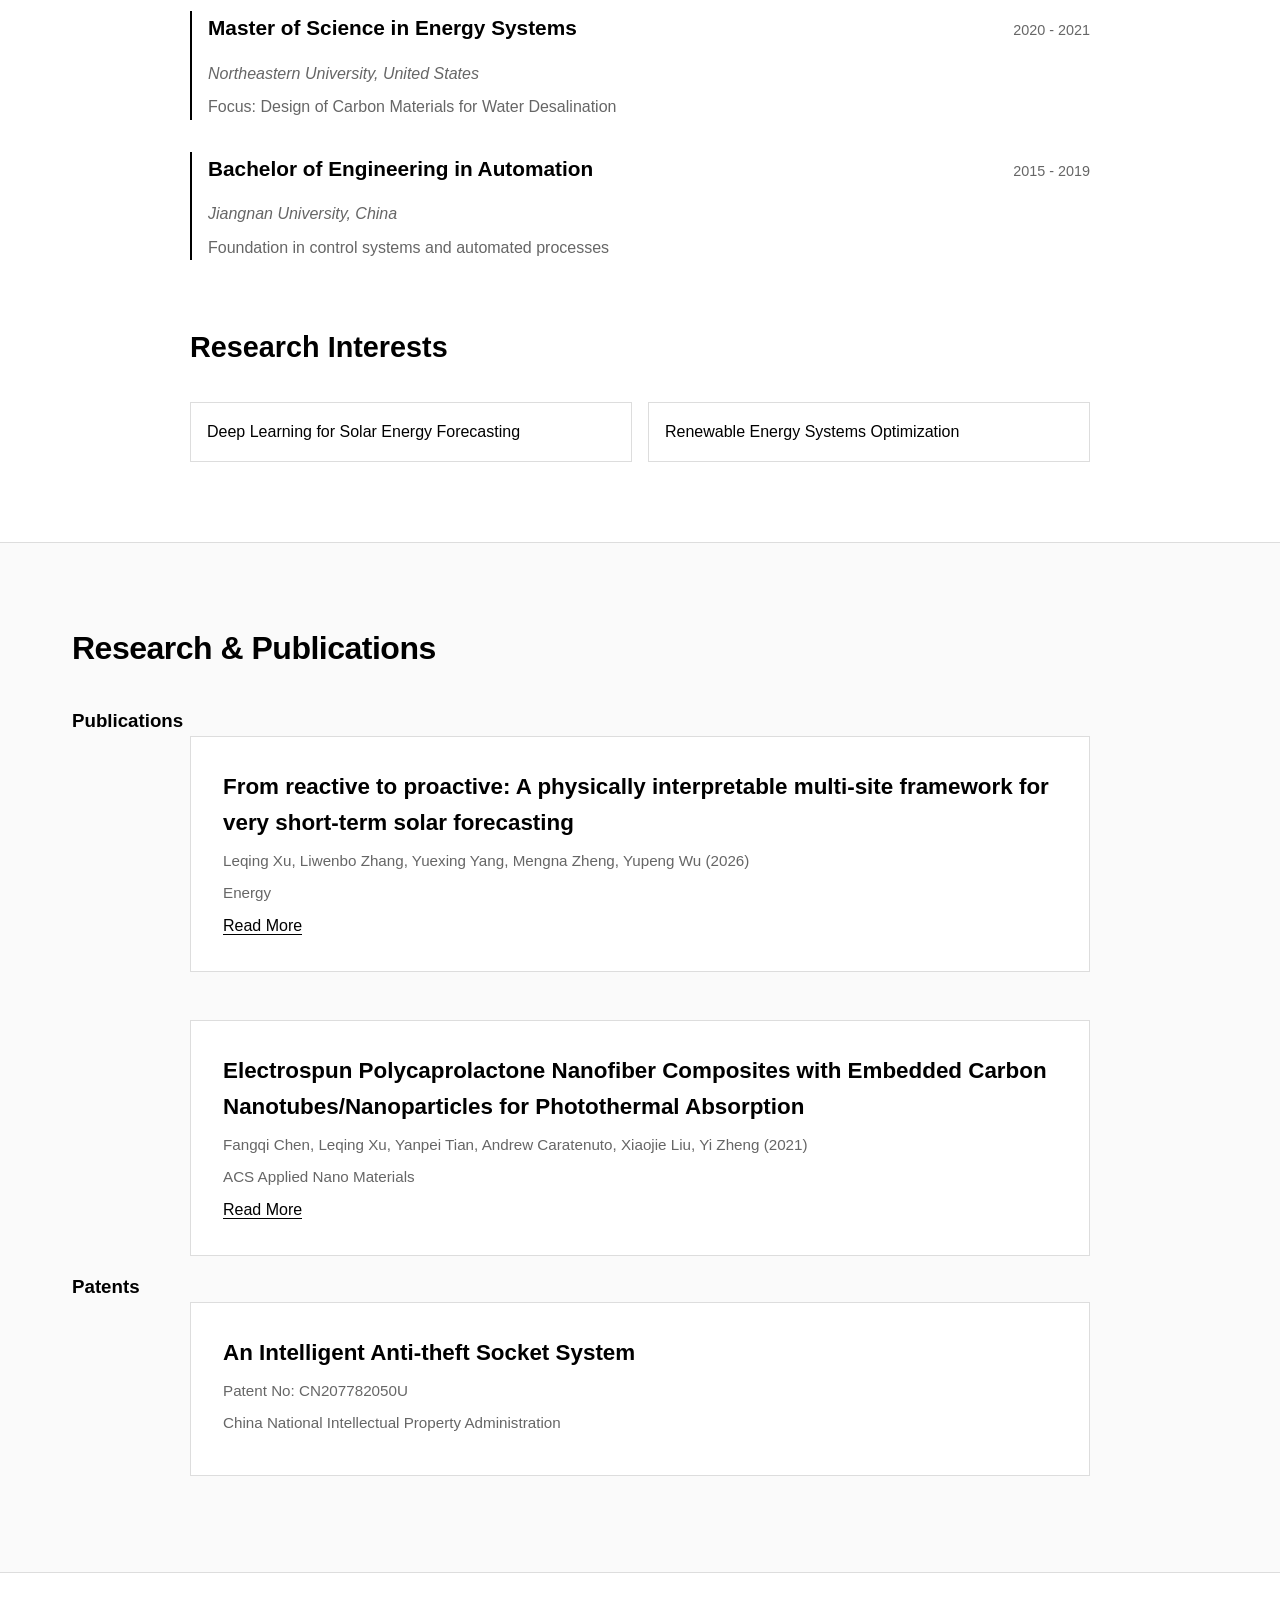
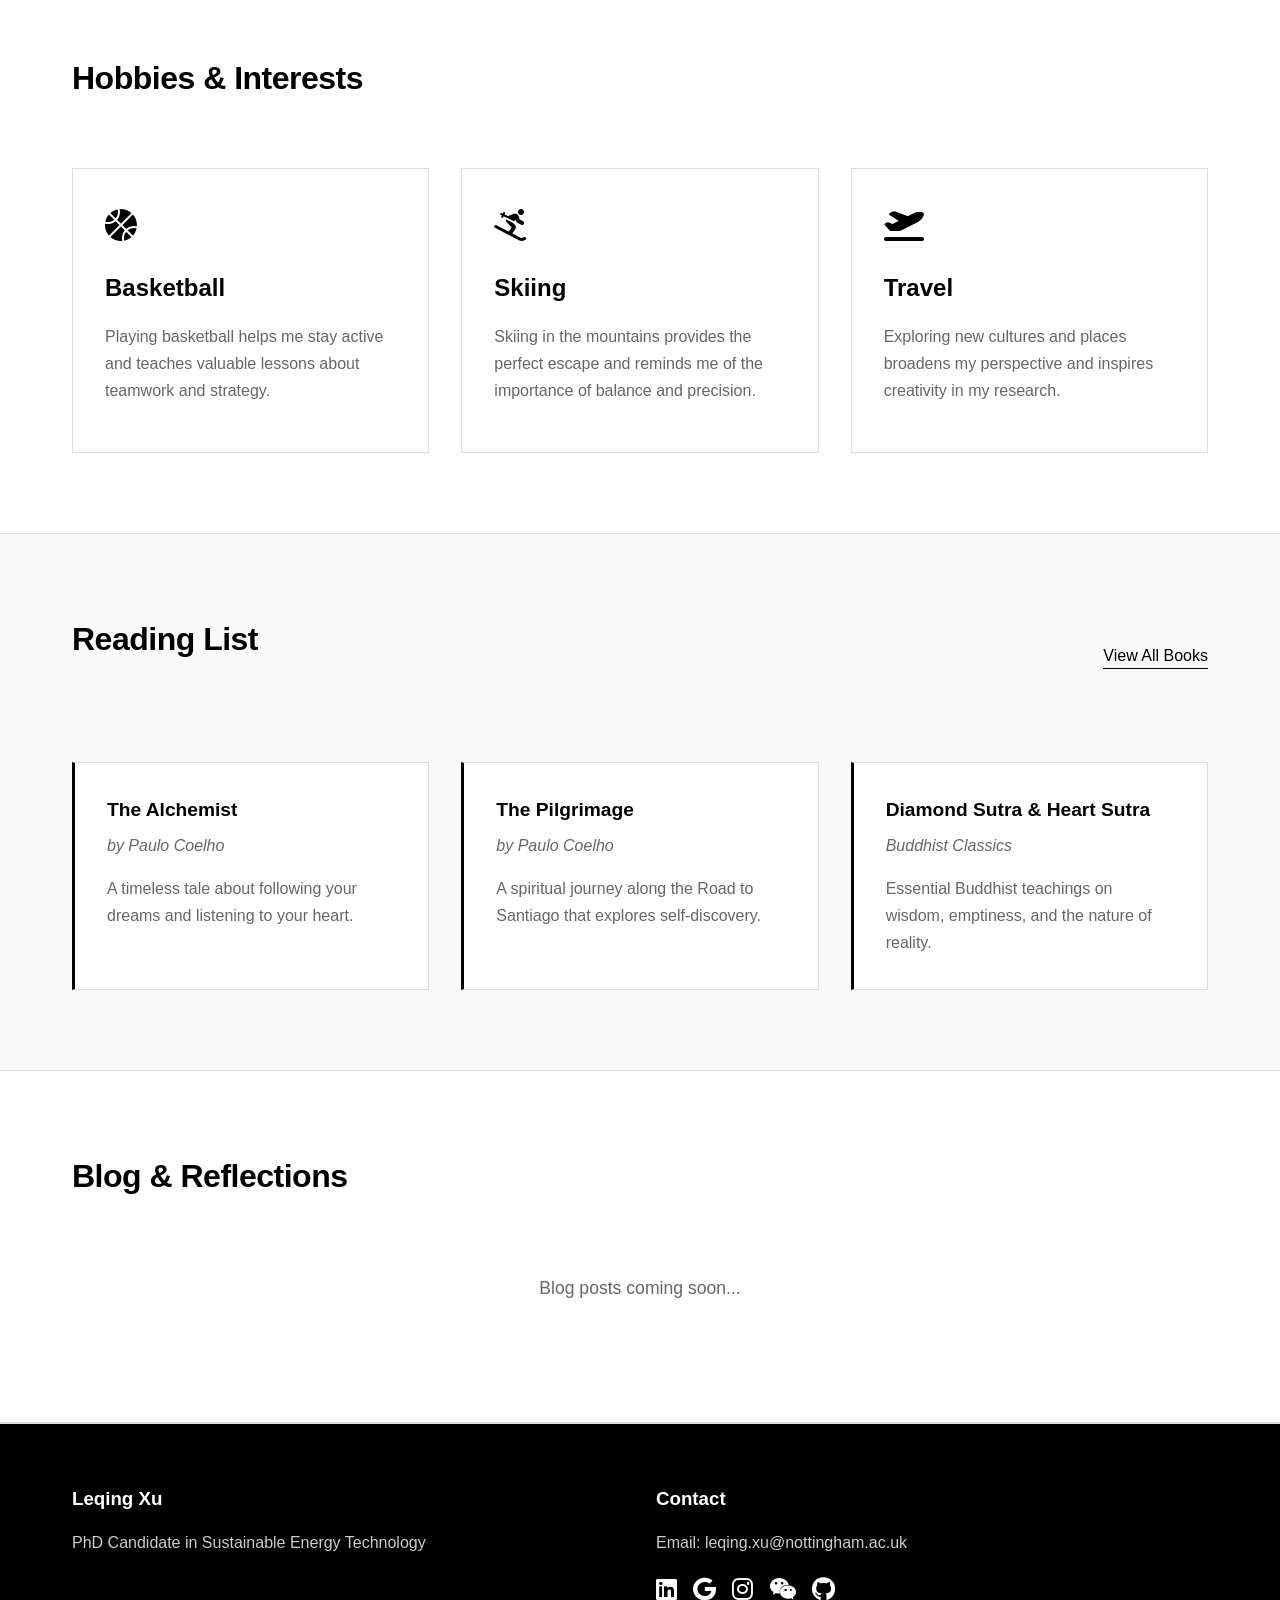
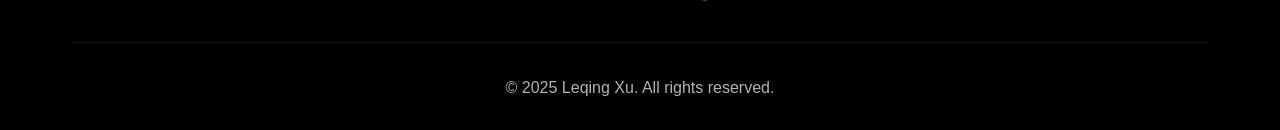
==== commit 758cd074: "Update the site photo, solar paper, and funding notes. Keep the previous portrait, use the new photo" ====
--- a/index.html
+++ b/index.html
@@ -76,6 +76,7 @@
                                 <span class="edu-date" data-en="2023 - Present" data-zh="2023 - 至今">2023 - Present</span>
                             </div>
                             <p class="edu-school" data-en="University of Nottingham, United Kingdom" data-zh="诺丁汉大学，英国">University of Nottingham, United Kingdom</p>
+                            <p class="edu-detail" data-en="EPSRC Funded" data-zh="EPSRC 资助">EPSRC Funded</p>
                             <p class="edu-detail" data-en="Focus: Short-term Solar Forecasting using Machine Learning" data-zh="研究方向：基于机器学习的短期太阳能预测">Focus: Short-term Solar Forecasting using Machine Learning</p>
                         </div>
                         <div class="edu-item">
@@ -84,6 +85,7 @@
                                 <span class="edu-date" data-en="2021 - 2022" data-zh="2021 - 2022">2021 - 2022</span>
                             </div>
                             <p class="edu-school" data-en="Purdue University West Lafayette, United States" data-zh="普渡大学西拉法耶分校，美国">Purdue University West Lafayette, United States</p>
+                            <p class="edu-detail" data-en="Graduate Research Assistant (Fully Funded)" data-zh="研究生研究助理（全额资助）">Graduate Research Assistant (Fully Funded)</p>
                             <p class="edu-detail" data-en="Focus: Natural Language Processing and Machine Learning" data-zh="研究方向：自然语言处理与机器学习">Focus: Natural Language Processing and Machine Learning</p>
                         </div>
                         <div class="edu-item">
@@ -123,6 +125,12 @@
             
             <h3 class="subsection-title" data-en="Publications" data-zh="论文发表">Publications</h3>
             <div class="publications">
+                <div class="pub-item">
+                    <h3 class="pub-title" data-en="From reactive to proactive: A physically interpretable multi-site framework for very short-term solar forecasting" data-zh="从被动到主动：面向超短期太阳能预测的物理可解释多站点框架">From reactive to proactive: A physically interpretable multi-site framework for very short-term solar forecasting</h3>
+                    <p class="pub-authors" data-en="Leqing Xu, Liwenbo Zhang, Yuexing Yang, Mengna Zheng, Yupeng Wu (2026)" data-zh="Leqing Xu, Liwenbo Zhang, Yuexing Yang, Mengna Zheng, Yupeng Wu (2026)">Leqing Xu, Liwenbo Zhang, Yuexing Yang, Mengna Zheng, Yupeng Wu (2026)</p>
+                    <p class="pub-journal" data-en="Energy" data-zh="Energy">Energy</p>
+                    <a href="https://doi.org/10.1016/j.energy.2026.141488" target="_blank" class="pub-link" data-en="Read More" data-zh="阅读论文">Read More →</a>
+                </div>
                 <div class="pub-item">
                     <h3 class="pub-title" data-en="Electrospun Polycaprolactone Nanofiber Composites with Embedded Carbon Nanotubes/Nanoparticles for Photothermal Absorption" data-zh="含嵌入式碳纳米管/纳米颗粒的静电纺丝聚己内酯纳米纤维复合材料用于光热吸收">Electrospun Polycaprolactone Nanofiber Composites with Embedded Carbon Nanotubes/Nanoparticles for Photothermal Absorption</h3>
                     <p class="pub-authors" data-en="Fangqi Chen, Leqing Xu, Yanpei Tian, Andrew Caratenuto, Xiaojie Liu, Yi Zheng (2021)" data-zh="Fangqi Chen, Leqing Xu, Yanpei Tian, Andrew Caratenuto, Xiaojie Liu, Yi Zheng (2021)">Fangqi Chen, Leqing Xu, Yanpei Tian, Andrew Caratenuto, Xiaojie Liu, Yi Zheng (2021)</p>
--- a/css/style.css
+++ b/css/style.css
@@ -357,6 +357,10 @@
     color: var(--text-light);
 }
 
+.edu-detail + .edu-detail {
+    margin-top: 0.15rem;
+}
+
 .research-interests ul {
     list-style: none;
     display: grid;
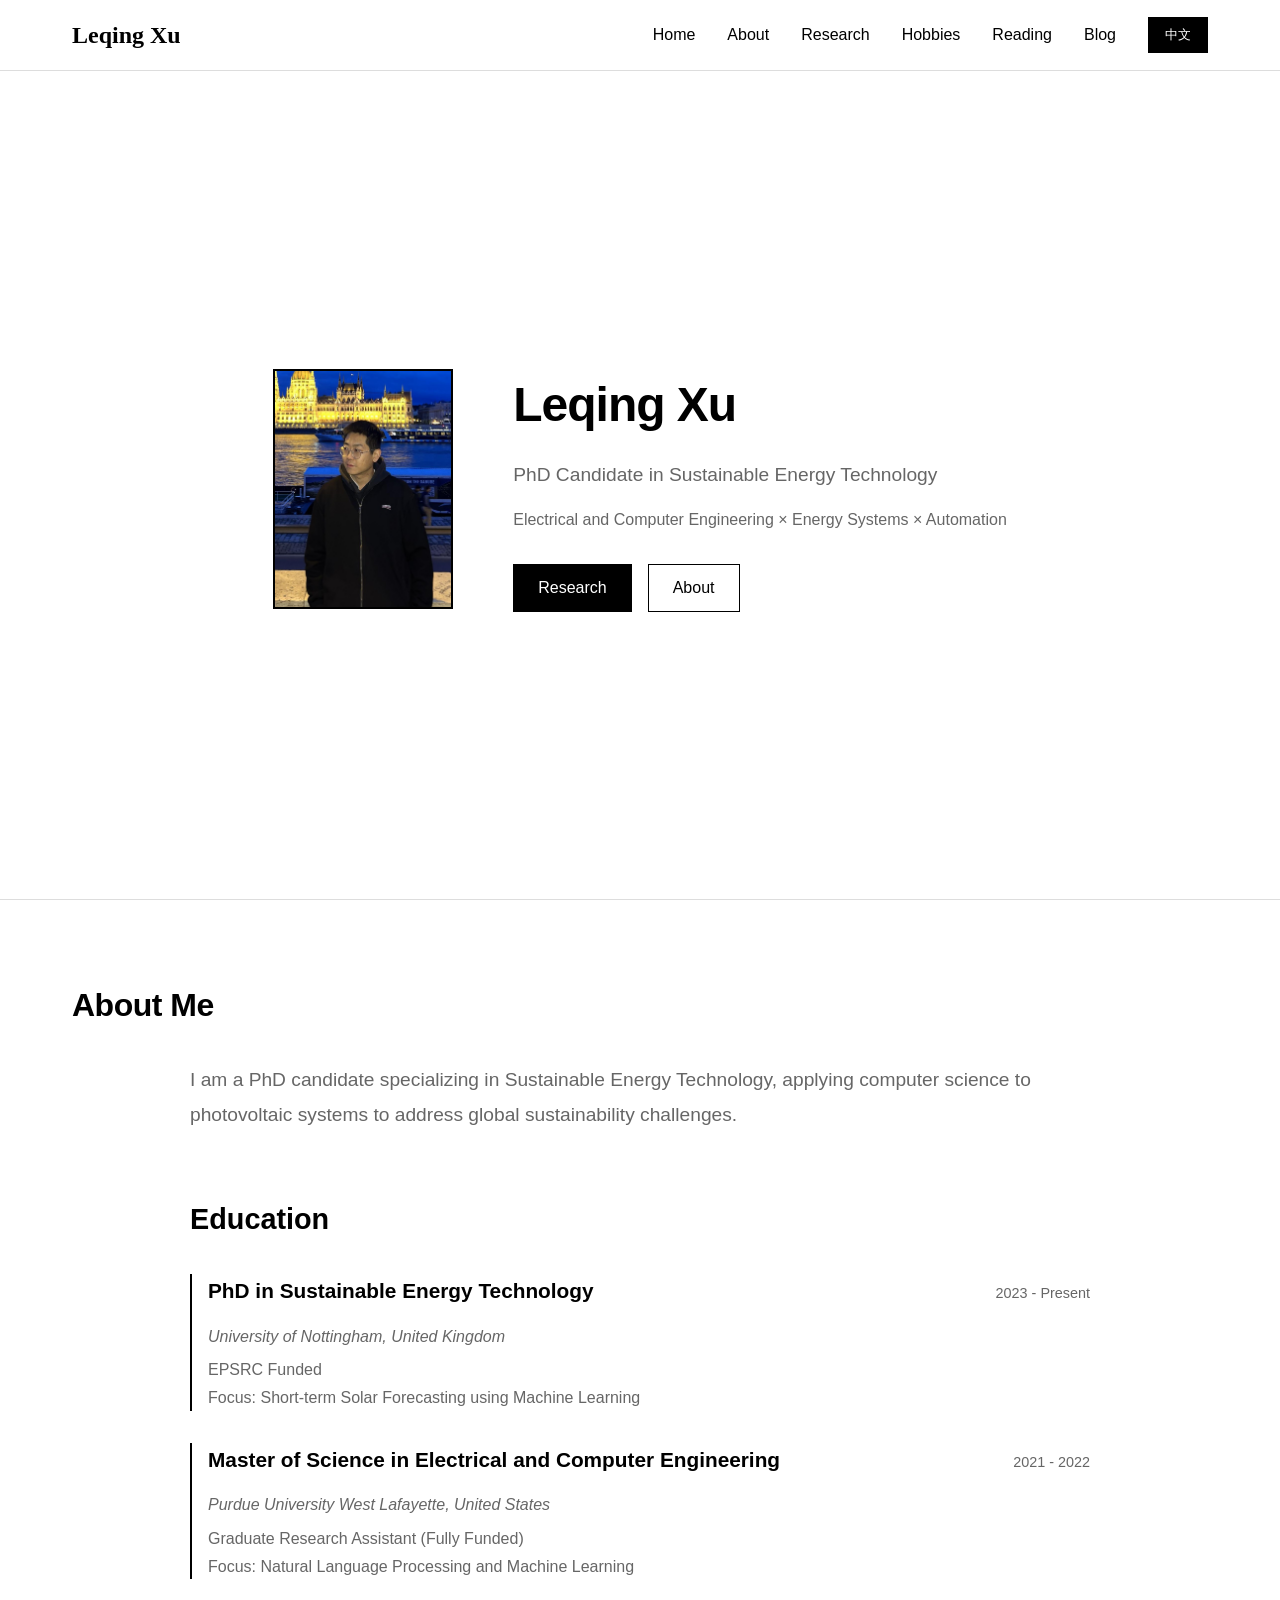
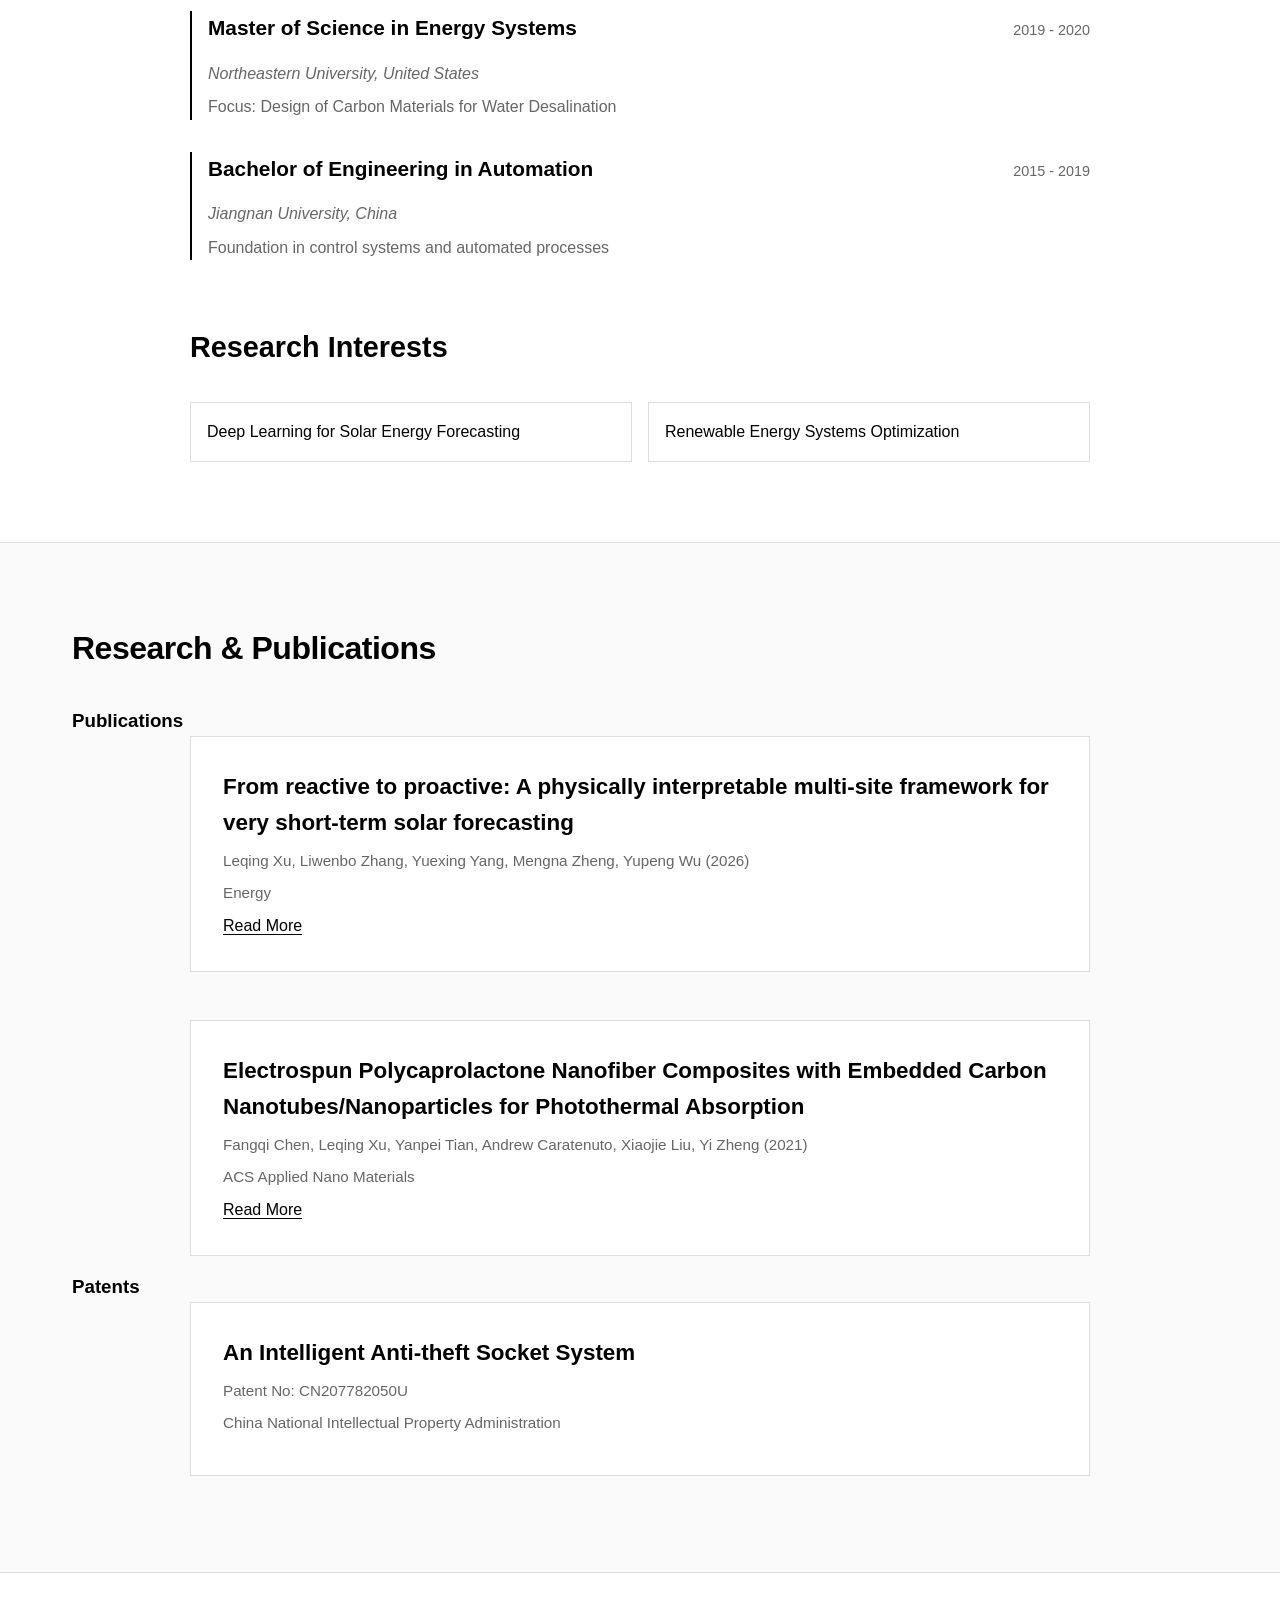
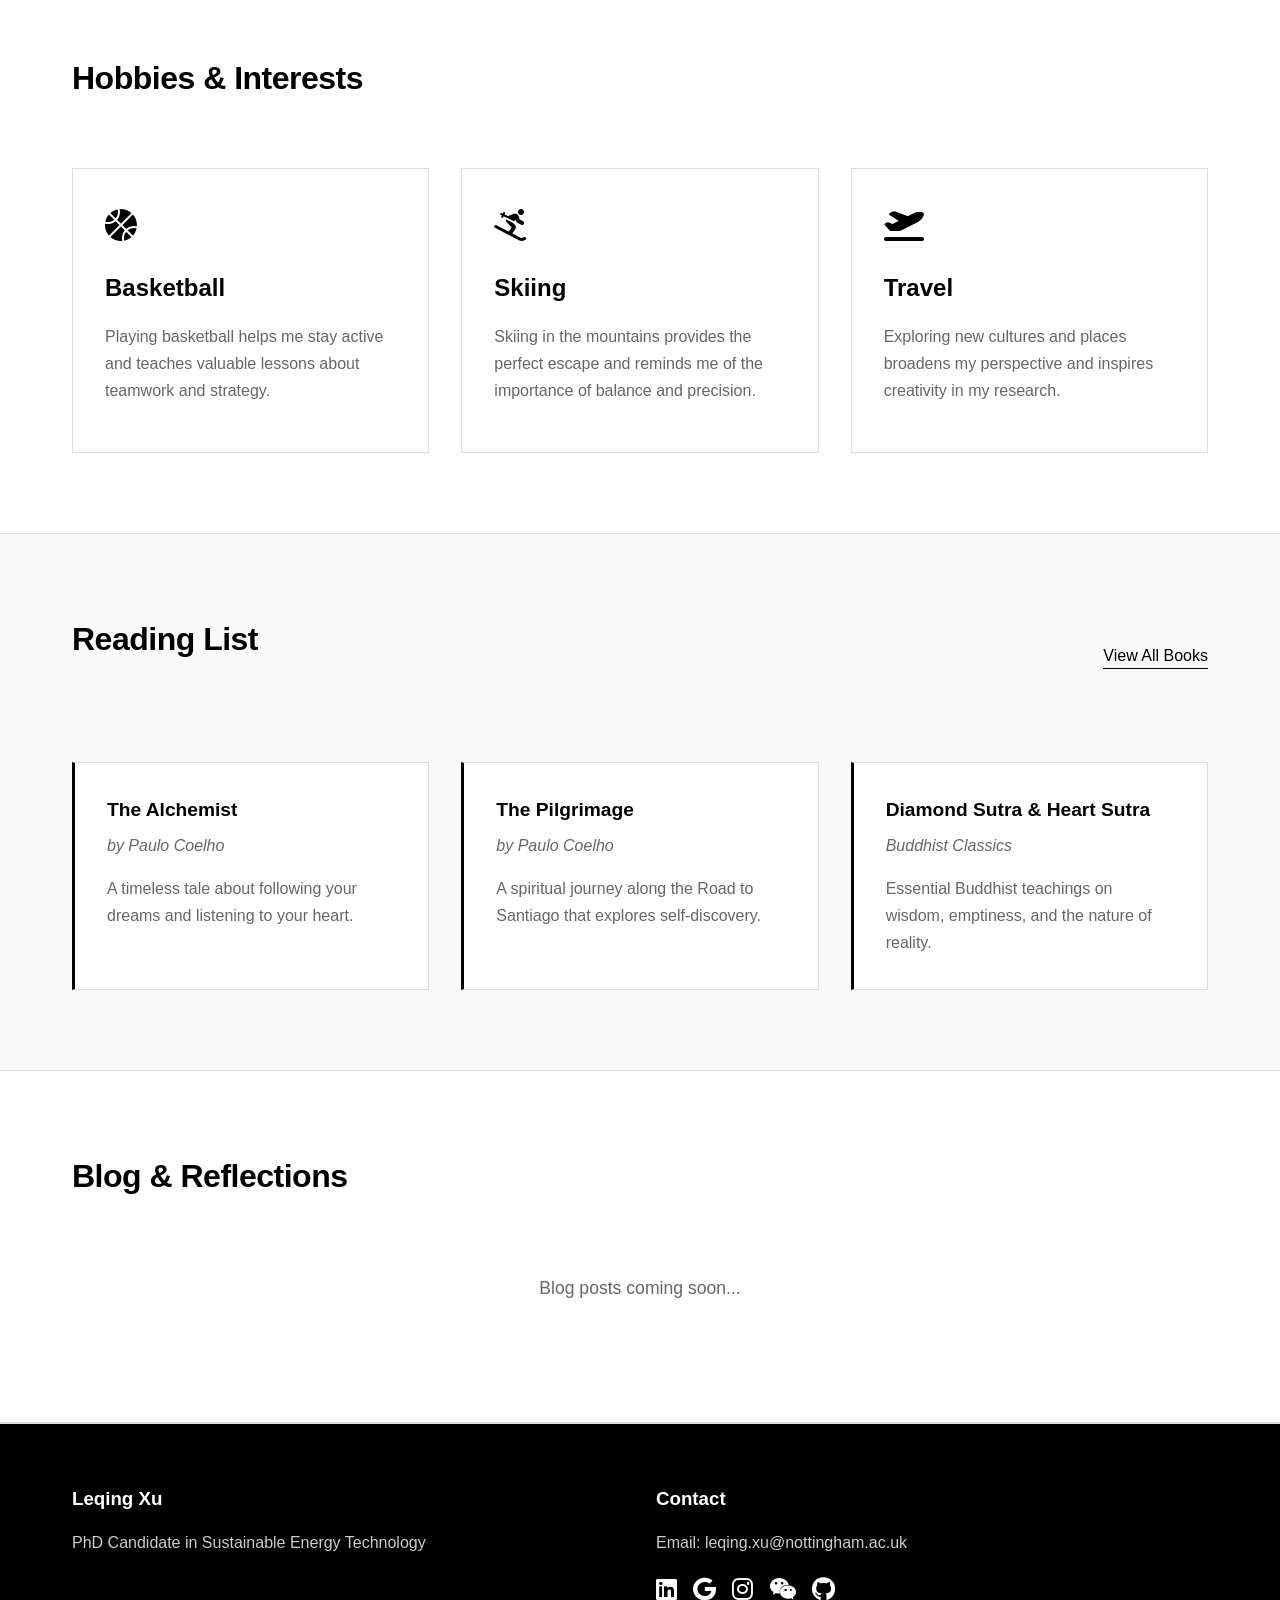
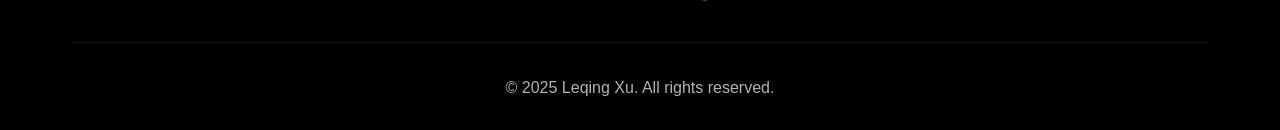
==== commit 3a914f49: "Correct the Northeastern dates to 2019–2020. Update the bilingual education entry and the one-page C" ====
--- a/index.html
+++ b/index.html
@@ -91,7 +91,7 @@
                         <div class="edu-item">
                             <div class="edu-header">
                                 <h4 data-en="Master of Science in Energy Systems" data-zh="能源系统理学硕士">Master of Science in Energy Systems</h4>
-                                <span class="edu-date" data-en="2020 - 2021" data-zh="2020 - 2021">2020 - 2021</span>
+                                <span class="edu-date" data-en="2019 - 2020" data-zh="2019 - 2020">2019 - 2020</span>
                             </div>
                             <p class="edu-school" data-en="Northeastern University, United States" data-zh="东北大学，美国">Northeastern University, United States</p>
                             <p class="edu-detail" data-en="Focus: Design of Carbon Materials for Water Desalination" data-zh="研究方向：用于海水淡化的碳材料设计">Focus: Design of Carbon Materials for Water Desalination</p>
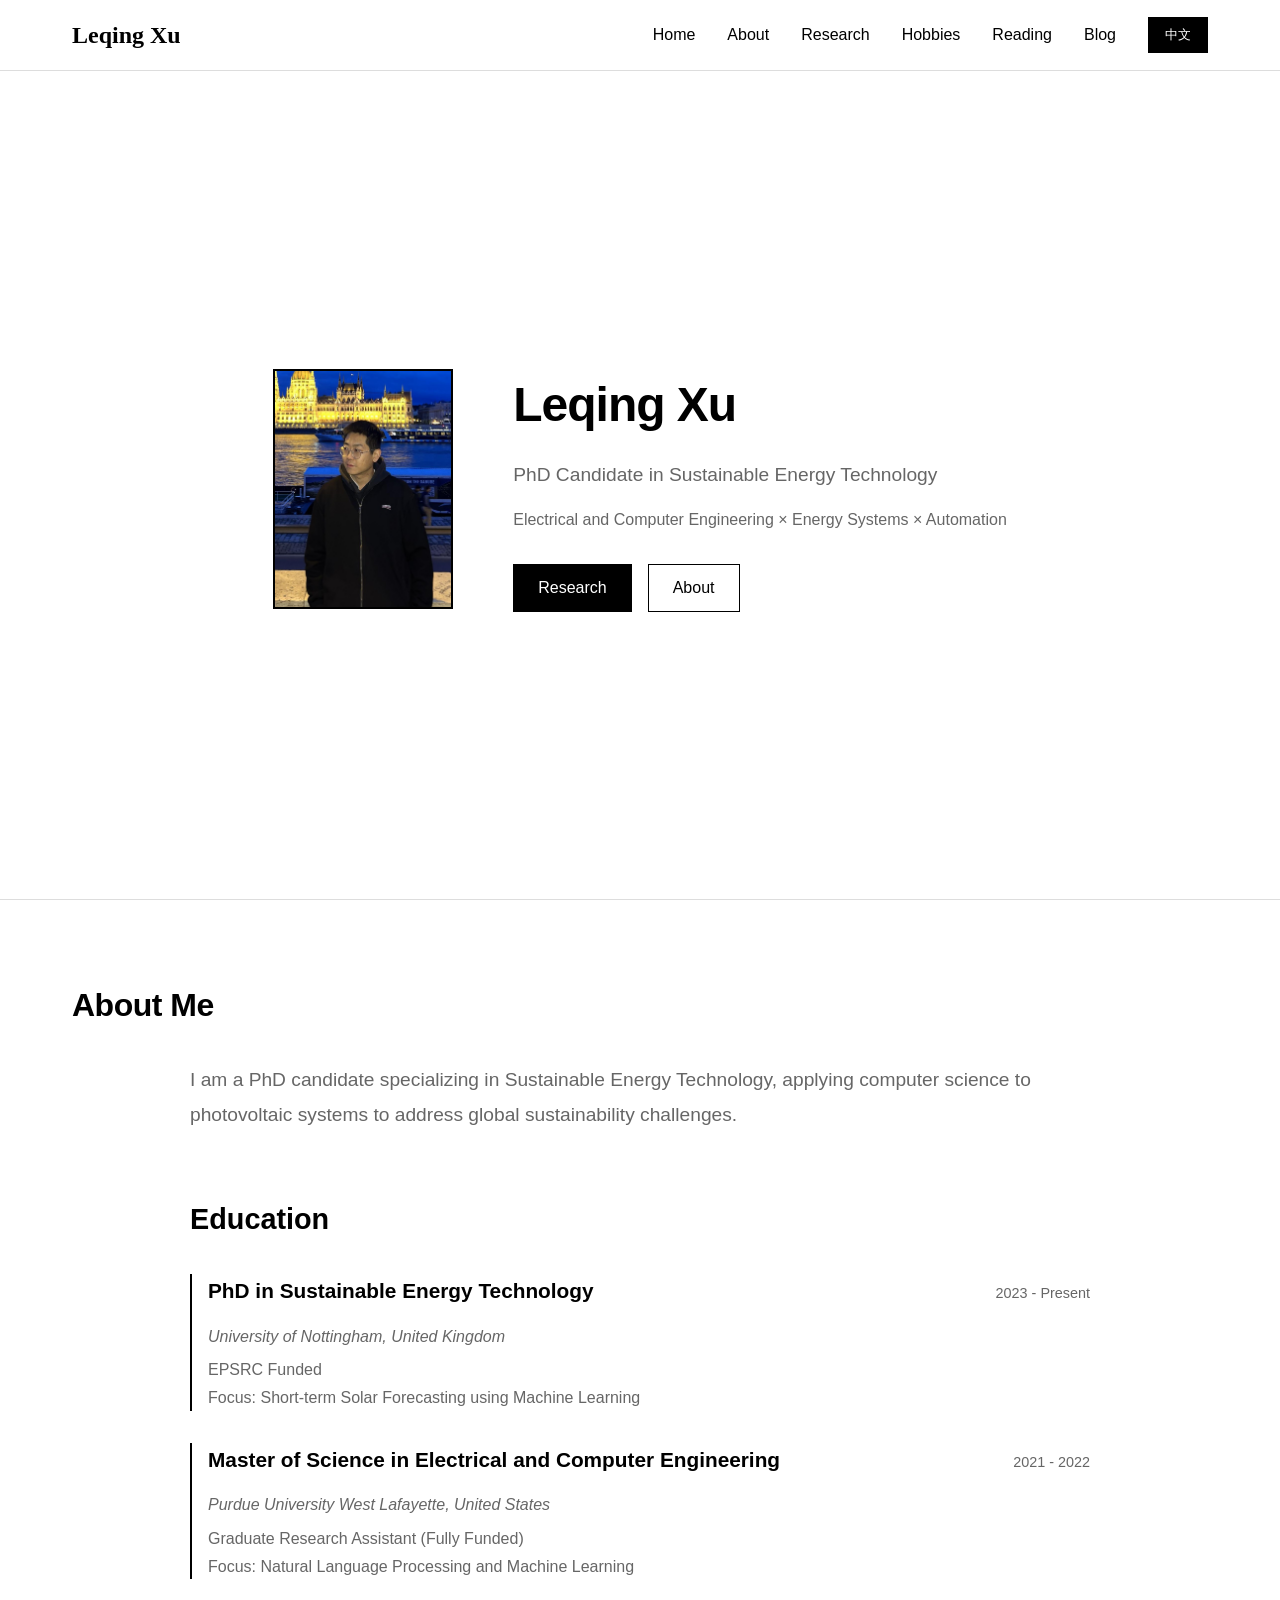
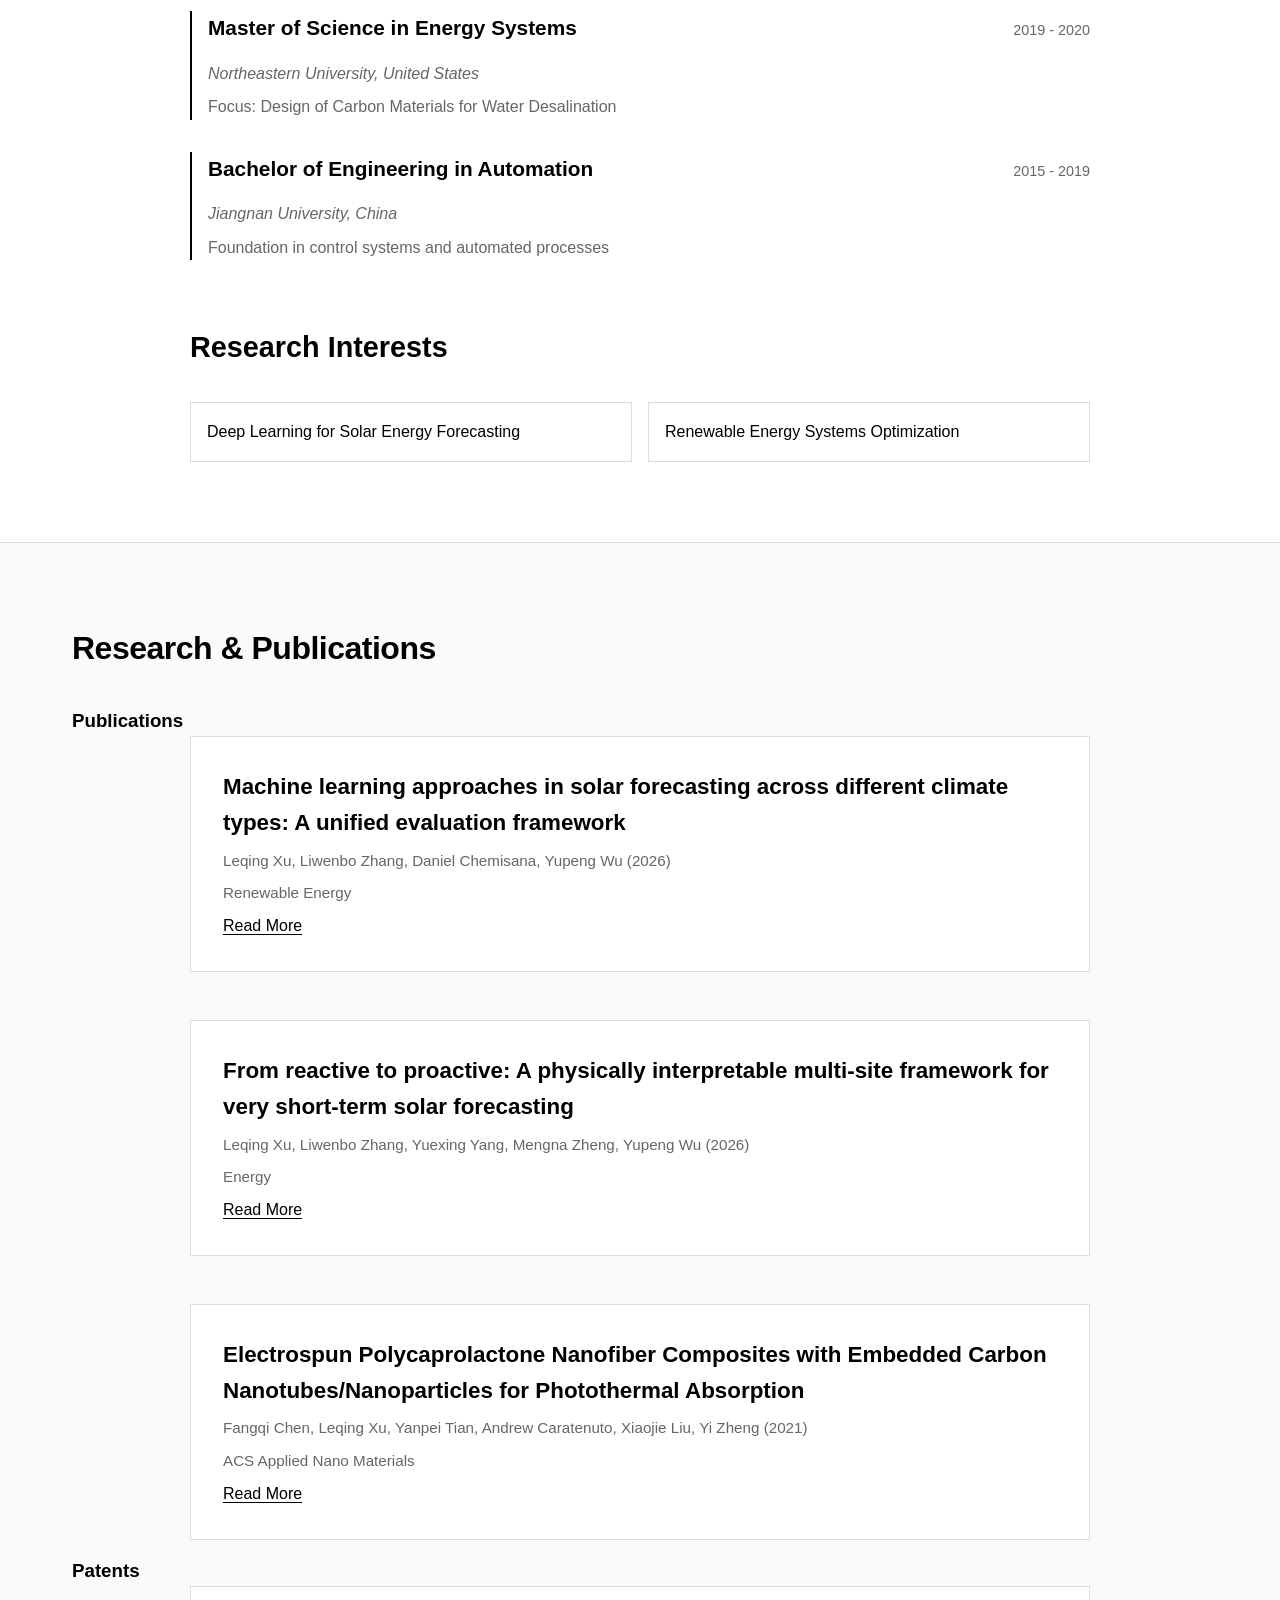
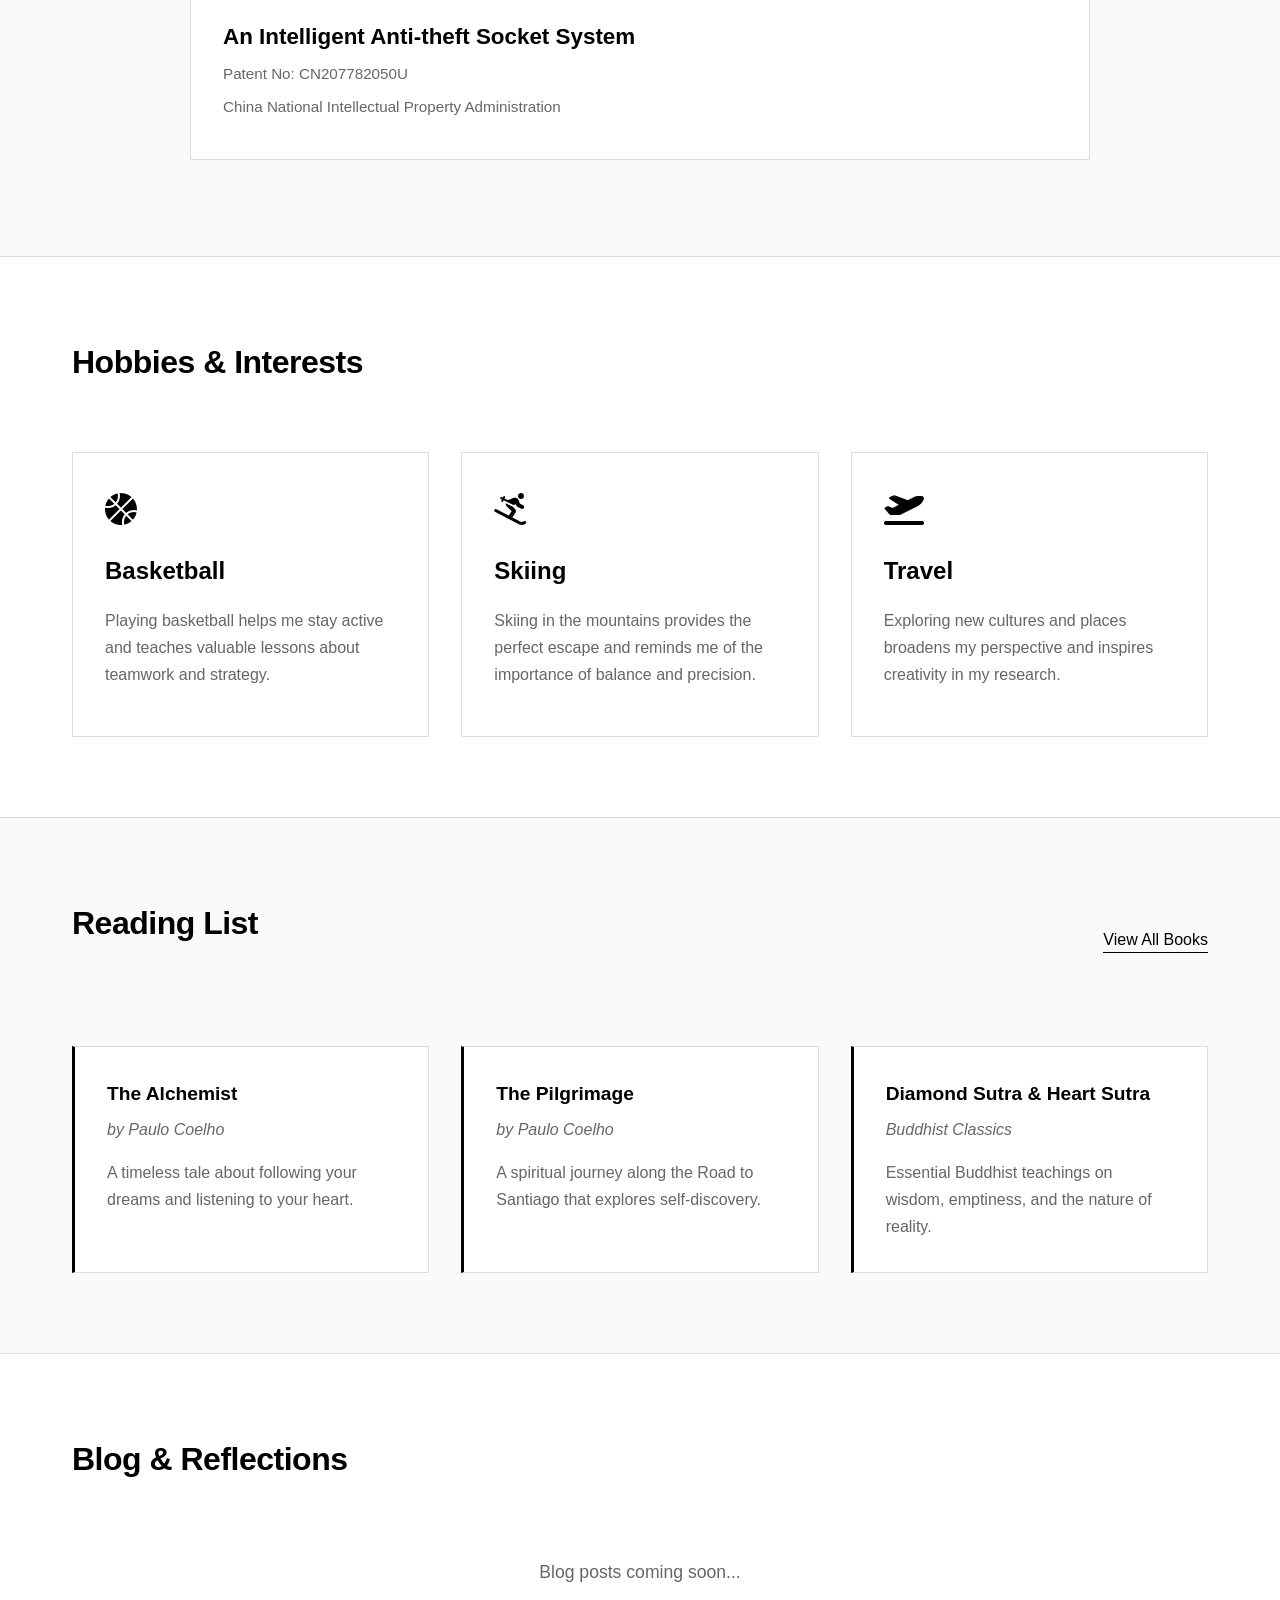
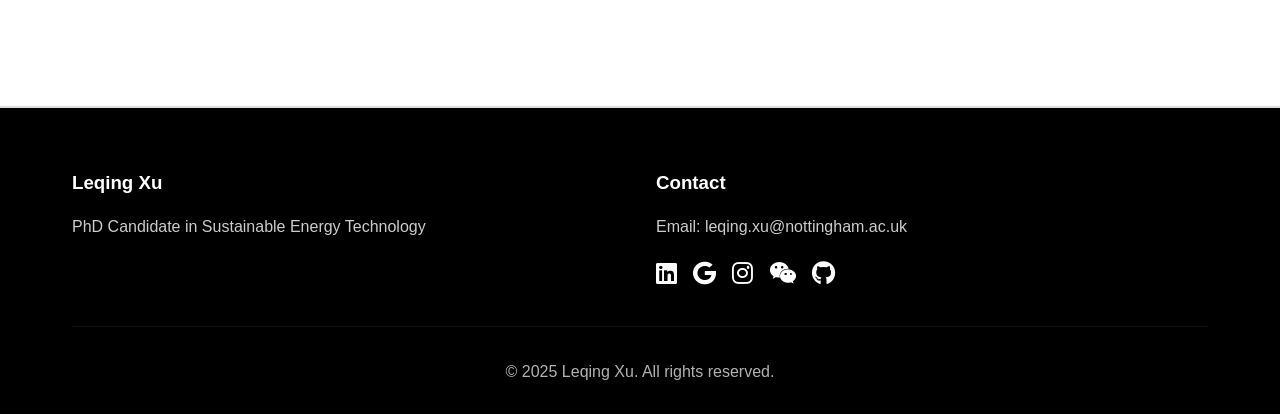
==== commit 7a9a0ef4: "Add the 2026 Renewable Energy solar forecasting paper. List it first in the bilingual publications s" ====
--- a/index.html
+++ b/index.html
@@ -126,6 +126,12 @@
             <h3 class="subsection-title" data-en="Publications" data-zh="论文发表">Publications</h3>
             <div class="publications">
                 <div class="pub-item">
+                    <h3 class="pub-title" data-en="Machine learning approaches in solar forecasting across different climate types: A unified evaluation framework" data-zh="不同气候类型下太阳能预测的机器学习方法：统一评估框架">Machine learning approaches in solar forecasting across different climate types: A unified evaluation framework</h3>
+                    <p class="pub-authors" data-en="Leqing Xu, Liwenbo Zhang, Daniel Chemisana, Yupeng Wu (2026)" data-zh="Leqing Xu, Liwenbo Zhang, Daniel Chemisana, Yupeng Wu (2026)">Leqing Xu, Liwenbo Zhang, Daniel Chemisana, Yupeng Wu (2026)</p>
+                    <p class="pub-journal" data-en="Renewable Energy" data-zh="Renewable Energy">Renewable Energy</p>
+                    <a href="https://doi.org/10.1016/j.renene.2026.126643" target="_blank" class="pub-link" data-en="Read More" data-zh="阅读论文">Read More →</a>
+                </div>
+                <div class="pub-item">
                     <h3 class="pub-title" data-en="From reactive to proactive: A physically interpretable multi-site framework for very short-term solar forecasting" data-zh="从被动到主动：面向超短期太阳能预测的物理可解释多站点框架">From reactive to proactive: A physically interpretable multi-site framework for very short-term solar forecasting</h3>
                     <p class="pub-authors" data-en="Leqing Xu, Liwenbo Zhang, Yuexing Yang, Mengna Zheng, Yupeng Wu (2026)" data-zh="Leqing Xu, Liwenbo Zhang, Yuexing Yang, Mengna Zheng, Yupeng Wu (2026)">Leqing Xu, Liwenbo Zhang, Yuexing Yang, Mengna Zheng, Yupeng Wu (2026)</p>
                     <p class="pub-journal" data-en="Energy" data-zh="Energy">Energy</p>
